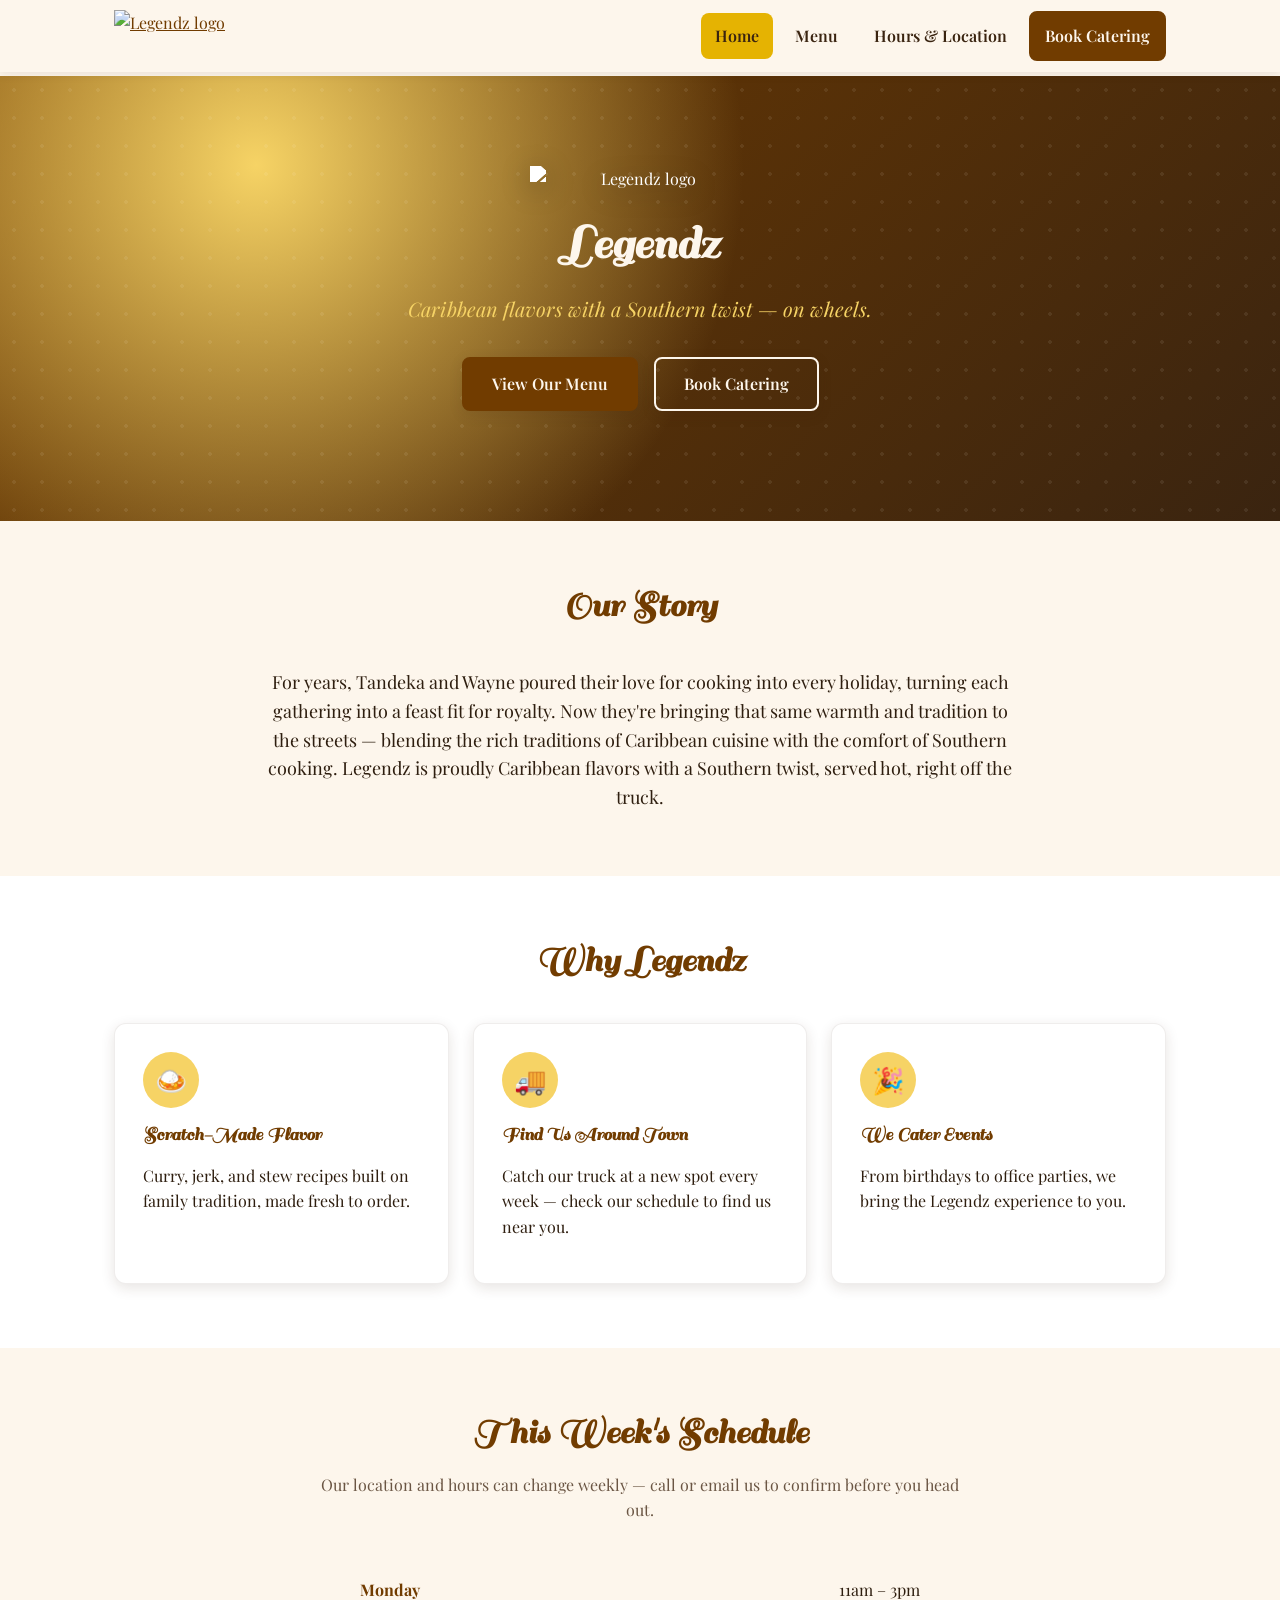
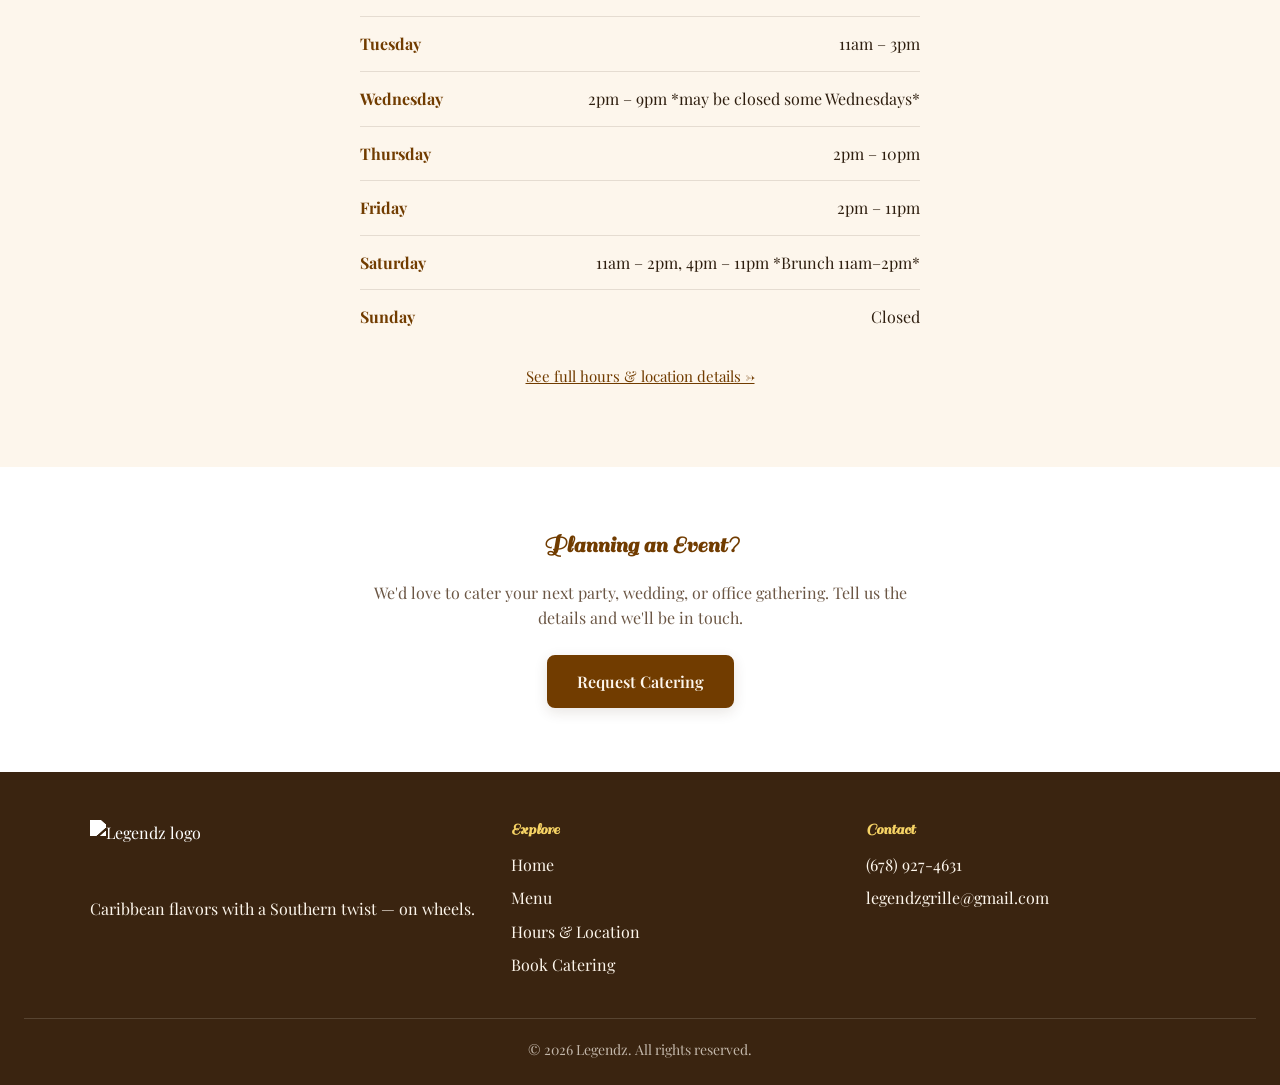
==== index.html @ ae1ec7f6 "Add files via upload" ====
<!DOCTYPE html>
<html lang="en">
<head>
  <meta charset="UTF-8" />
  <meta name="viewport" content="width=device-width, initial-scale=1.0" />
  <title>Legendz | Caribbean-Southern Food Truck</title>
  <meta name="description" content="Legendz Food Truck serves Caribbean flavors with a Southern twist. Book us for your next event or catch us at our weekly locations." />
  <link href="https://fonts.googleapis.com/css2?family=Playfair+Display:wght@400;600;700&family=Sail&display=swap" rel="stylesheet">
  <link rel="stylesheet" href="styles.css">
</head>
<body>

  <header class="navbar">
    <div class="nav-content">
      <a href="index.html" class="navbar-logo-link">
        <img src="assets/legendz-logo.png" alt="Legendz logo" class="navbar-logo" />
      </a>
      <nav class="nav-links" id="navLinks">
        <a href="index.html" class="active">Home</a>
        <a href="menu.html">Menu</a>
        <a href="contact.html">Hours &amp; Location</a>
        <a href="catering.html" class="cta">Book Catering</a>
      </nav>
      <button class="hamburger" id="hamburger" aria-label="Toggle navigation">&#9776;</button>
    </div>
  </header>

  <!-- Hero -->
  <section class="hero">
    <div class="hero-content">
      <img src="assets/legendz-logo.png" alt="Legendz logo" class="hero-logo" style="filter: brightness(0) invert(1) drop-shadow(0 6px 14px rgba(0,0,0,0.35));" />
      <h1>Legendz</h1>
      <p class="tagline">Caribbean flavors with a Southern twist — on wheels.</p>
      <div class="hero-buttons">
        <a href="menu.html" class="btn">View Our Menu</a>
        <a href="catering.html" class="btn btn-outline">Book Catering</a>
      </div>
    </div>
  </section>

  <!-- About -->
  <section id="about">
    <div class="container">
      <div class="section-header">
        <h2>Our Story</h2>
      </div>
      <p style="max-width: 760px; margin: 0 auto; text-align: center; font-size: 18px;">
        For years, Tandeka and Wayne poured their love for cooking into every holiday, turning each gathering
        into a feast fit for royalty. Now they're bringing that same warmth and tradition to the streets —
        blending the rich traditions of Caribbean cuisine with the comfort of Southern cooking. Legendz is
        proudly Caribbean flavors with a Southern twist, served hot, right off the truck.
      </p>
    </div>
  </section>

  <!-- Highlights -->
  <section class="alt">
    <div class="container">
      <div class="section-header">
        <h2>Why Legendz</h2>
      </div>
      <div class="grid grid-3">
        <div class="card">
          <div class="icon-badge">🍛</div>
          <h3>Scratch-Made Flavor</h3>
          <p>Curry, jerk, and stew recipes built on family tradition, made fresh to order.</p>
        </div>
        <div class="card">
          <div class="icon-badge">🚚</div>
          <h3>Find Us Around Town</h3>
          <p>Catch our truck at a new spot every week — check our schedule to find us near you.</p>
        </div>
        <div class="card">
          <div class="icon-badge">🎉</div>
          <h3>We Cater Events</h3>
          <p>From birthdays to office parties, we bring the Legendz experience to you.</p>
        </div>
      </div>
    </div>
  </section>

  <!-- Schedule Snippet -->
  <section id="schedule">
    <div class="container">
      <div class="section-header">
        <h2>This Week's Schedule</h2>
        <p>Our location and hours can change weekly — call or email us to confirm before you head out.</p>
      </div>
      <ul class="schedule-list">
        <li><span class="schedule-day">Monday</span><span>11am – 3pm</span></li>
        <li><span class="schedule-day">Tuesday</span><span>11am – 3pm</span></li>
        <li><span class="schedule-day">Wednesday</span><span>2pm – 9pm *may be closed some Wednesdays*</span></li>
        <li><span class="schedule-day">Thursday</span><span>2pm – 10pm</span></li>
        <li><span class="schedule-day">Friday</span><span>2pm – 11pm</span></li>
        <li><span class="schedule-day">Saturday</span><span>11am – 2pm, 4pm – 11pm *Brunch 11am–2pm*</span></li>
        <li><span class="schedule-day">Sunday</span><span>Closed</span></li>
      </ul>
      <p class="schedule-note">
        <a href="contact.html">See full hours &amp; location details &rarr;</a>
      </p>
    </div>
  </section>

  <!-- CTA -->
  <section class="alt" style="text-align:center;">
    <div class="container">
      <h2>Planning an Event?</h2>
      <p style="max-width: 560px; margin: 0 auto 24px; color: var(--muted-text);">
        We'd love to cater your next party, wedding, or office gathering. Tell us the details and we'll be in touch.
      </p>
      <a href="catering.html" class="btn">Request Catering</a>
    </div>
  </section>

  <footer id="site-footer"></footer>

  <script src="script.js" defer></script>
</body>
</html>
---- styles.css ----
:root {
  --bg-color: #fdf6ec;
  --surface-color: #ffffff;
  --text-color: #2e1e0f;
  --muted-text: #6b5644;

  --brown-dark: #3a2410;
  --brown: #713c00;
  --brown-light: #8b5e3c;
  --gold: #e5b302;
  --gold-light: #f6d365;
  --cream: #fdf6ec;

  --error-color: #e63946;
  --success-color: #2f7a4d;

  --shadow: 0 4px 14px rgba(58, 36, 16, 0.12);
  --radius: 12px;
}

* {
  box-sizing: border-box;
}

html {
  scroll-behavior: smooth;
}

body {
  margin: 0;
  font-family: 'Playfair Display', serif;
  background-color: var(--bg-color);
  color: var(--text-color);
  padding-top: 76px;
  line-height: 1.6;
}

h1, h2, h3, h4 {
  font-family: 'Sail', cursive;
  color: var(--brown);
  line-height: 1.2;
  margin-top: 0;
}

a {
  color: var(--brown);
}

img {
  max-width: 100%;
  display: block;
}

.container {
  width: 100%;
  max-width: 1100px;
  margin: 0 auto;
  padding: 0 24px;
}

/* ============ Navbar ============ */
.navbar {
  position: fixed;
  top: 0;
  left: 0;
  width: 100%;
  background-color: rgba(253, 246, 236, 0.95);
  backdrop-filter: blur(8px);
  box-shadow: 0 2px 10px rgba(58, 36, 16, 0.1);
  z-index: 1000;
}

.nav-content {
  max-width: 1100px;
  margin: 0 auto;
  padding: 10px 24px;
  display: flex;
  align-items: center;
  justify-content: space-between;
}

.navbar-logo-link {
  display: flex;
  align-items: center;
  gap: 10px;
}

.navbar-logo {
  height: 52px;
  width: auto;
  object-fit: contain;
}

.nav-links {
  display: flex;
  align-items: center;
  gap: 8px;
}

.nav-links a {
  color: var(--brown-dark);
  text-decoration: none;
  font-weight: 600;
  font-family: 'Playfair Display', serif;
  padding: 10px 14px;
  border-radius: 8px;
  transition: background-color 0.2s ease, color 0.2s ease;
}

.nav-links a:hover,
.nav-links a.active {
  background-color: var(--gold);
  color: var(--brown-dark);
}

.nav-links a.cta {
  background-color: var(--brown);
  color: var(--cream);
  border: 2px solid var(--brown);
}

.nav-links a.cta:hover {
  background-color: var(--brown-dark);
  border-color: var(--brown-dark);
}

.hamburger {
  display: none;
  font-size: 28px;
  color: var(--brown-dark);
  cursor: pointer;
  background: none;
  border: none;
}

@media (max-width: 820px) {
  .nav-links {
    display: none;
    position: absolute;
    top: 72px;
    right: 16px;
    left: 16px;
    background-color: var(--surface-color);
    flex-direction: column;
    align-items: stretch;
    padding: 12px;
    border-radius: var(--radius);
    box-shadow: var(--shadow);
  }

  .nav-links.show {
    display: flex;
  }

  .nav-links a {
    text-align: center;
    margin: 4px 0;
  }

  .hamburger {
    display: block;
  }
}

/* ============ Buttons ============ */
.btn {
  display: inline-block;
  background-color: var(--brown);
  color: var(--cream);
  border: 2px solid var(--brown);
  padding: 12px 28px;
  border-radius: 8px;
  font-family: 'Playfair Display', serif;
  font-weight: 600;
  font-size: 16px;
  text-decoration: none;
  cursor: pointer;
  transition: all 0.2s ease;
  box-shadow: var(--shadow);
}

.btn:hover {
  background-color: var(--brown-dark);
  border-color: var(--brown-dark);
}

.btn-outline {
  background-color: transparent;
  color: var(--brown);
}

.btn-outline:hover {
  background-color: var(--brown);
  color: var(--cream);
}

/* ============ Hero ============ */
.hero {
  background: radial-gradient(circle at 20% 20%, var(--gold-light) 0%, transparent 45%),
              linear-gradient(135deg, var(--brown) 0%, var(--brown-dark) 100%);
  color: var(--cream);
  padding: 90px 24px 110px;
  text-align: center;
  position: relative;
  overflow: hidden;
}

.hero::after {
  content: "";
  position: absolute;
  inset: 0;
  background-image: radial-gradient(rgba(253, 246, 236, 0.08) 2px, transparent 2px);
  background-size: 28px 28px;
  pointer-events: none;
}

.hero-content {
  position: relative;
  z-index: 1;
  max-width: 720px;
  margin: 0 auto;
}

.hero-logo {
  width: 220px;
  height: auto;
  margin: 0 auto 24px;
  filter: drop-shadow(0 6px 14px rgba(0,0,0,0.35));
}

.hero h1 {
  color: var(--cream);
  font-size: 48px;
  margin-bottom: 12px;
}

.hero p.tagline {
  font-size: 20px;
  color: var(--gold-light);
  margin-bottom: 32px;
  font-style: italic;
}

.hero-buttons {
  display: flex;
  gap: 16px;
  justify-content: center;
  flex-wrap: wrap;
}

.hero .btn-outline {
  color: var(--cream);
  border-color: var(--cream);
}

.hero .btn-outline:hover {
  background-color: var(--cream);
  color: var(--brown-dark);
}

/* ============ Sections ============ */
section {
  padding: 64px 24px;
}

section.alt {
  background-color: var(--surface-color);
}

.section-header {
  text-align: center;
  max-width: 640px;
  margin: 0 auto 40px;
}

.section-header h2 {
  font-size: 36px;
  margin-bottom: 8px;
}

.section-header p {
  color: var(--muted-text);
}

/* ============ Cards / Grid ============ */
.grid {
  display: grid;
  gap: 24px;
}

.grid-3 {
  grid-template-columns: repeat(3, 1fr);
}

@media (max-width: 820px) {
  .grid-3 {
    grid-template-columns: 1fr;
  }
}

.card {
  background-color: var(--surface-color);
  border: 1px solid rgba(58, 36, 16, 0.08);
  border-radius: var(--radius);
  padding: 28px;
  box-shadow: var(--shadow);
}

.card h3 {
  margin-bottom: 10px;
}

.icon-badge {
  width: 56px;
  height: 56px;
  border-radius: 50%;
  background-color: var(--gold-light);
  display: flex;
  align-items: center;
  justify-content: center;
  font-size: 26px;
  margin-bottom: 16px;
}

/* ============ Schedule List ============ */
.schedule-list {
  list-style: none;
  padding: 0;
  margin: 0;
  max-width: 560px;
  margin: 0 auto;
}

.schedule-list li {
  display: flex;
  justify-content: space-between;
  gap: 16px;
  padding: 14px 0;
  border-bottom: 1px solid rgba(58, 36, 16, 0.12);
}

.schedule-list li:last-child {
  border-bottom: none;
}

.schedule-day {
  font-weight: 700;
  color: var(--brown);
}

.schedule-note {
  text-align: center;
  color: var(--muted-text);
  margin-top: 20px;
  font-size: 15px;
}

/* ============ Menu ============ */
.menu-table {
  width: 100%;
  border-collapse: collapse;
  background-color: var(--surface-color);
  box-shadow: var(--shadow);
  border-radius: var(--radius);
  overflow: hidden;
  margin-bottom: 20px;
}

.menu-table th,
.menu-table td {
  padding: 14px 16px;
  text-align: left;
  border-bottom: 1px solid rgba(58, 36, 16, 0.08);
}

.menu-table th {
  background-color: var(--brown);
  color: var(--cream);
  font-family: 'Playfair Display', serif;
}

.menu-table td.price {
  text-align: center;
  white-space: nowrap;
}

.menu-table tr:last-child td {
  border-bottom: none;
}

.menu-note {
  background-color: var(--gold-light);
  border-radius: var(--radius);
  padding: 16px 20px;
  margin: 20px 0;
  color: var(--brown-dark);
  font-size: 15px;
}

.menu-flat-list {
  list-style: none;
  padding: 0;
  margin: 0 0 16px;
}

.menu-flat-list li {
  display: flex;
  justify-content: space-between;
  padding: 10px 0;
  border-bottom: 1px dashed rgba(58, 36, 16, 0.15);
}

/* ============ Forms ============ */
form {
  display: flex;
  flex-direction: column;
  gap: 18px;
  max-width: 640px;
  margin: 0 auto;
}

.form-row {
  display: grid;
  grid-template-columns: 1fr 1fr;
  gap: 18px;
}

@media (max-width: 600px) {
  .form-row {
    grid-template-columns: 1fr;
  }
}

.field {
  display: flex;
  flex-direction: column;
  gap: 6px;
}

.field label {
  font-weight: 700;
  font-size: 15px;
}

.field .optional {
  font-weight: 400;
  color: var(--muted-text);
  font-style: italic;
}

.field input,
.field select,
.field textarea {
  padding: 12px 14px;
  font-size: 16px;
  font-family: inherit;
  border: 2px solid rgba(58, 36, 16, 0.2);
  border-radius: 8px;
  background-color: var(--surface-color);
  color: var(--text-color);
}

.field input:focus,
.field select:focus,
.field textarea:focus {
  outline: none;
  border-color: var(--brown);
}

.field input.invalid,
.field select.invalid,
.field textarea.invalid {
  border-color: var(--error-color);
}

.field-error {
  color: var(--error-color);
  font-size: 13px;
  display: none;
}

.field-error.show {
  display: block;
}

.honeypot-field {
  position: absolute;
  left: -9999px;
  width: 1px;
  height: 1px;
  overflow: hidden;
}

#form-status {
  border-radius: 8px;
  padding: 14px 18px;
  font-weight: 600;
  display: none;
}

#form-status.show {
  display: block;
}

#form-status.success {
  background-color: #dcefe1;
  color: var(--success-color);
  border: 1px solid var(--success-color);
}

#form-status.error {
  background-color: #fbe2e4;
  color: var(--error-color);
  border: 1px solid var(--error-color);
}

/* ============ Contact / Info blocks ============ */
.contact-grid {
  display: grid;
  grid-template-columns: 1fr 1fr;
  gap: 32px;
  align-items: start;
}

@media (max-width: 820px) {
  .contact-grid {
    grid-template-columns: 1fr;
  }
}

.contact-item {
  display: flex;
  gap: 14px;
  align-items: flex-start;
  margin-bottom: 20px;
}

.contact-item .icon-badge {
  margin-bottom: 0;
  flex-shrink: 0;
}

/* ============ Footer ============ */
footer {
  background-color: var(--brown-dark);
  color: var(--cream);
  padding: 48px 24px 24px;
}

.footer-content {
  max-width: 1100px;
  margin: 0 auto;
  display: grid;
  grid-template-columns: 1.2fr 1fr 1fr;
  gap: 32px;
}

@media (max-width: 820px) {
  .footer-content {
    grid-template-columns: 1fr;
    text-align: center;
  }
}

.footer-logo {
  height: 60px;
  width: auto;
  margin-bottom: 12px;
  filter: brightness(0) invert(1);
}

.footer-content h4 {
  color: var(--gold-light);
  margin-bottom: 12px;
}

.footer-content a {
  color: var(--cream);
  text-decoration: none;
}

.footer-content a:hover {
  color: var(--gold-light);
}

.footer-content ul {
  list-style: none;
  padding: 0;
  margin: 0;
}

.footer-content ul li {
  margin-bottom: 8px;
}

.footer-bottom {
  text-align: center;
  margin-top: 32px;
  padding-top: 20px;
  border-top: 1px solid rgba(253, 246, 236, 0.15);
  font-size: 14px;
  color: rgba(253, 246, 236, 0.7);
}

/* ============ Page header (non-home pages) ============ */
.page-header {
  background: linear-gradient(135deg, var(--brown) 0%, var(--brown-dark) 100%);
  color: var(--cream);
  text-align: center;
  padding: 64px 24px 48px;
}

.page-header h1 {
  color: var(--cream);
  font-size: 42px;
  margin-bottom: 8px;
}

.page-header p {
  color: var(--gold-light);
  font-size: 18px;
}
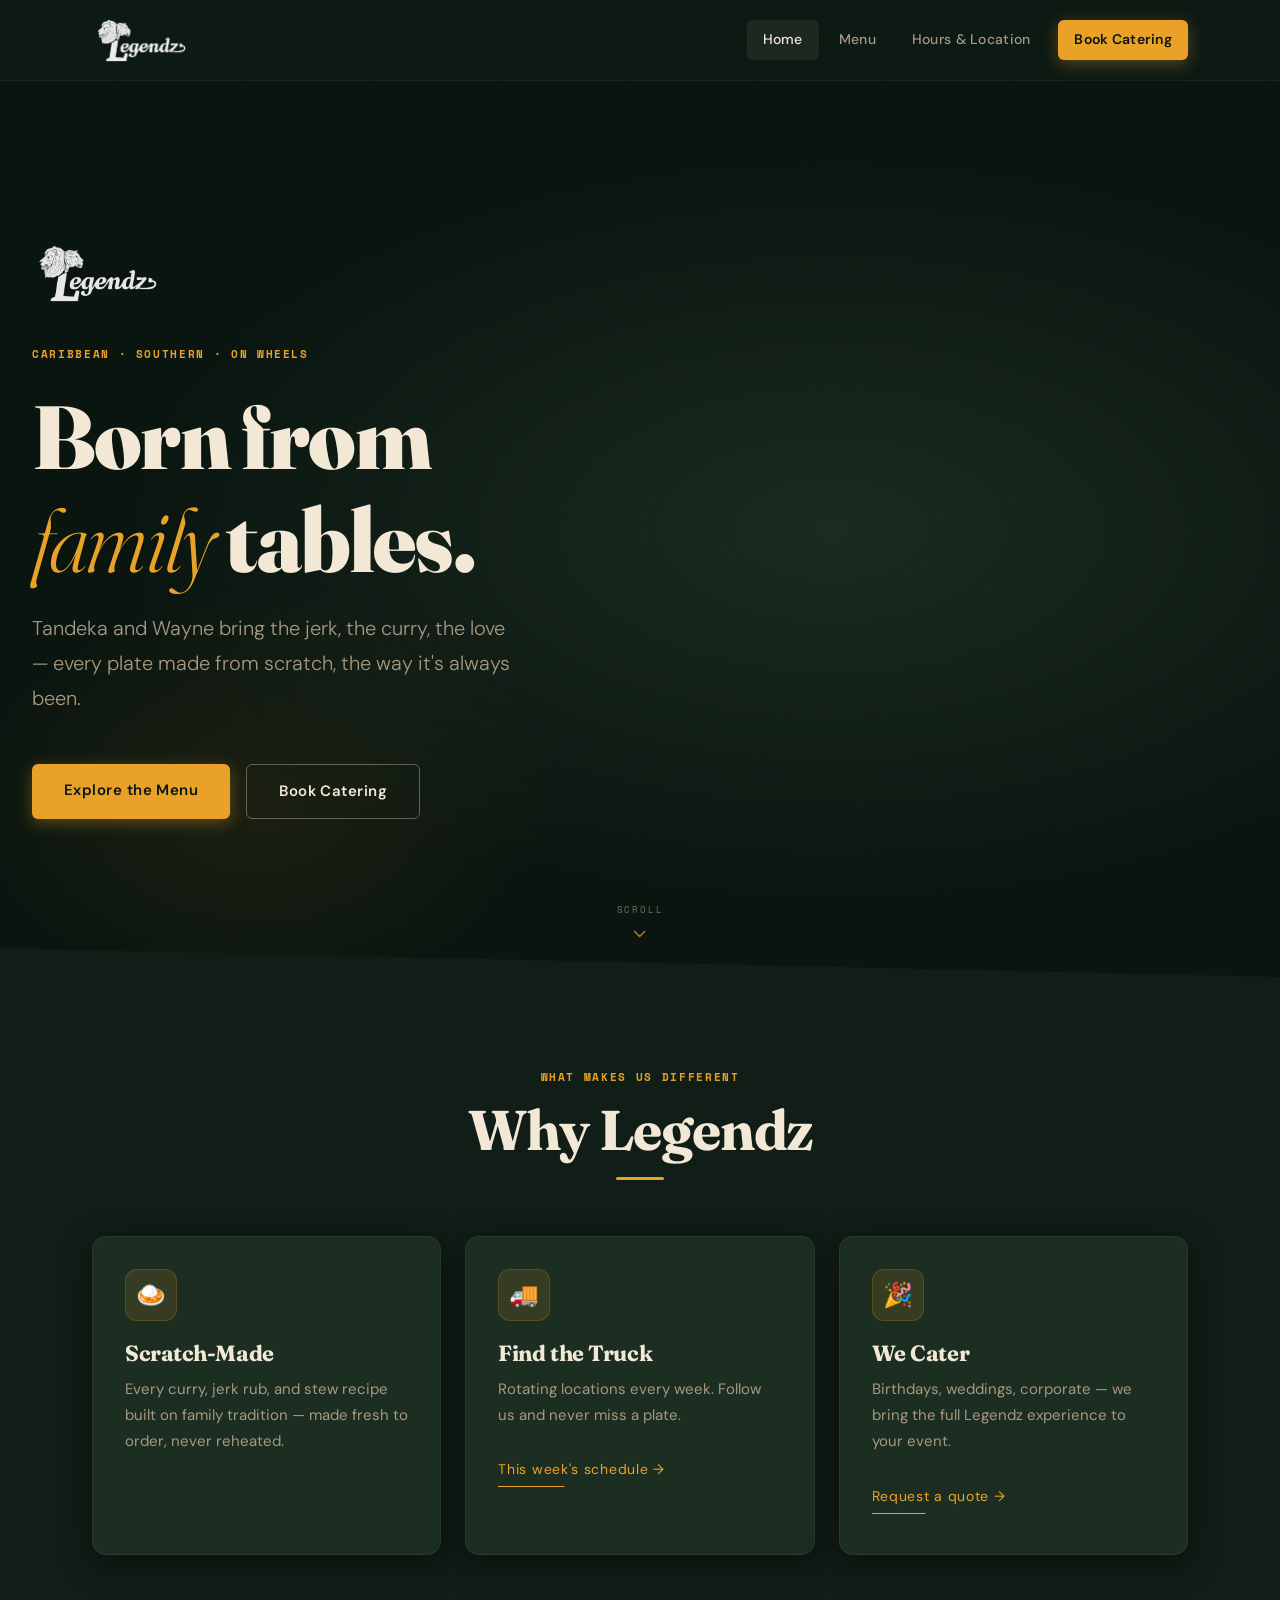
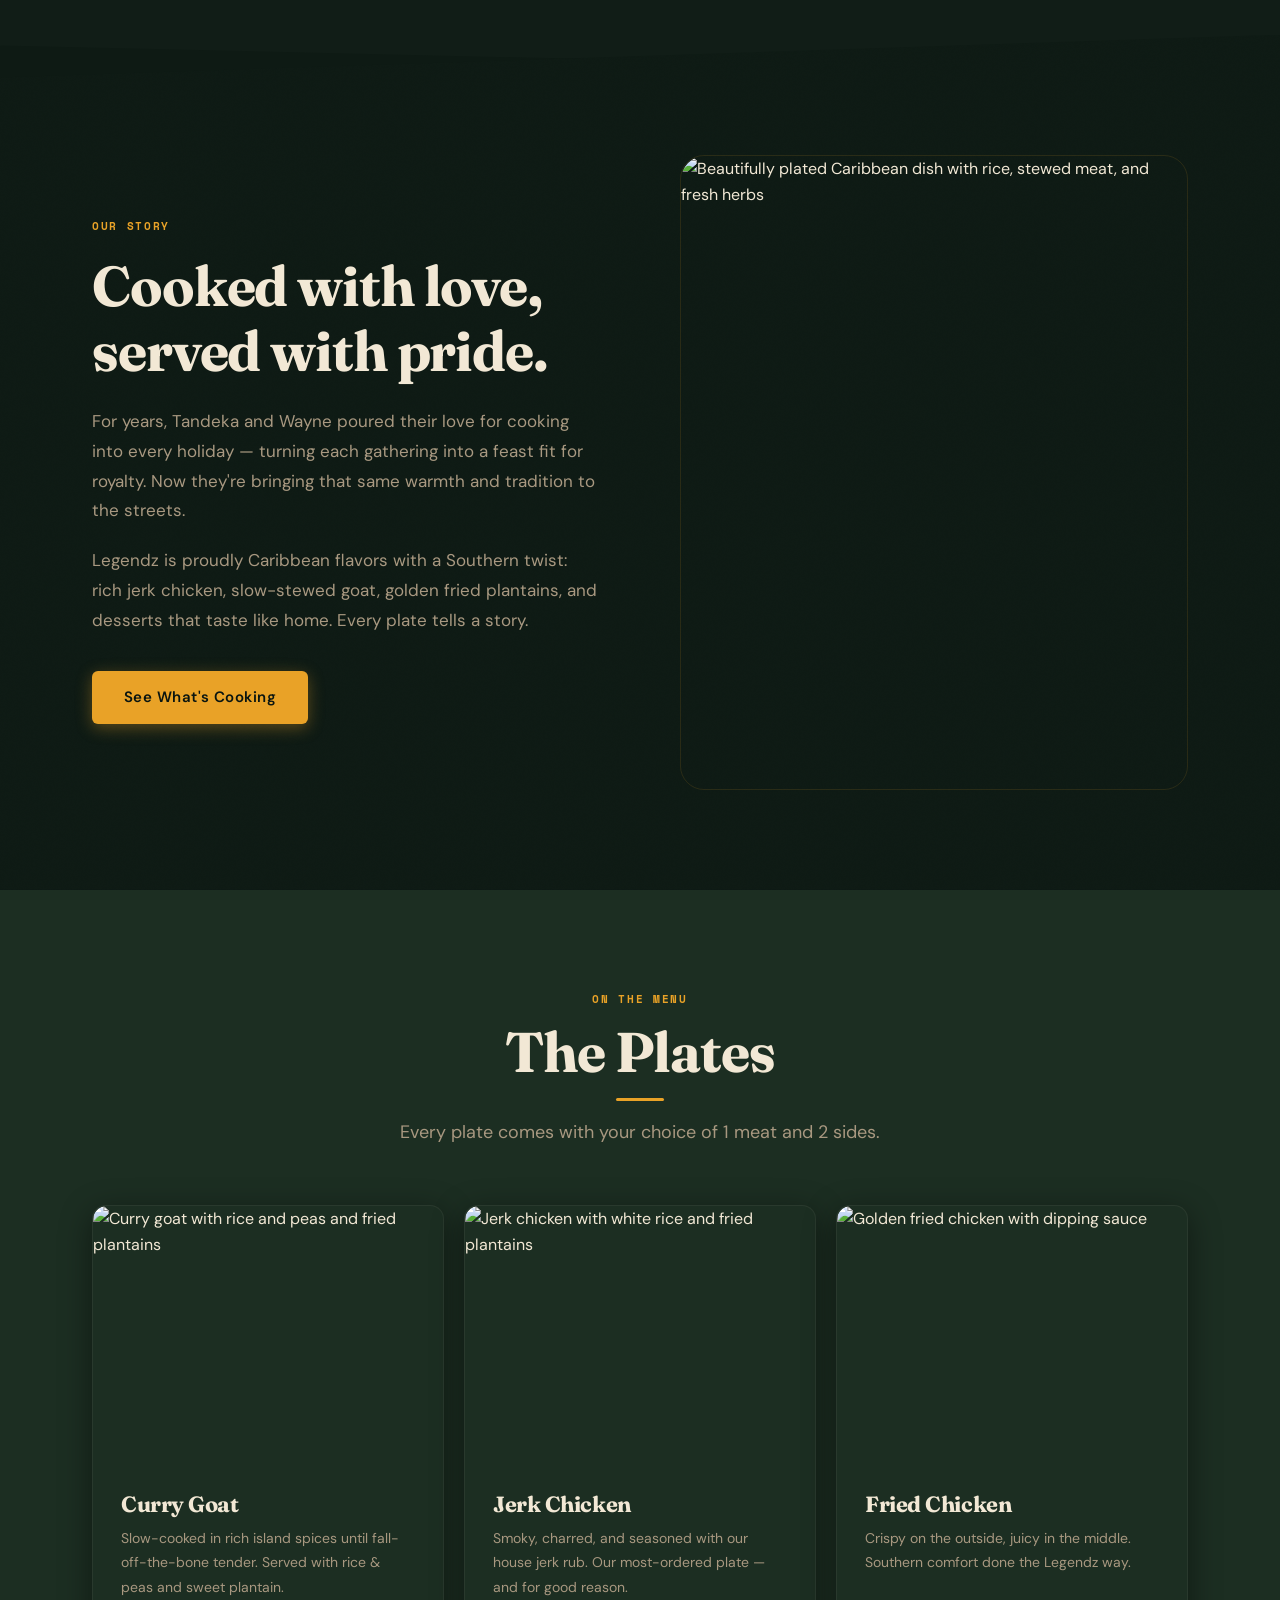
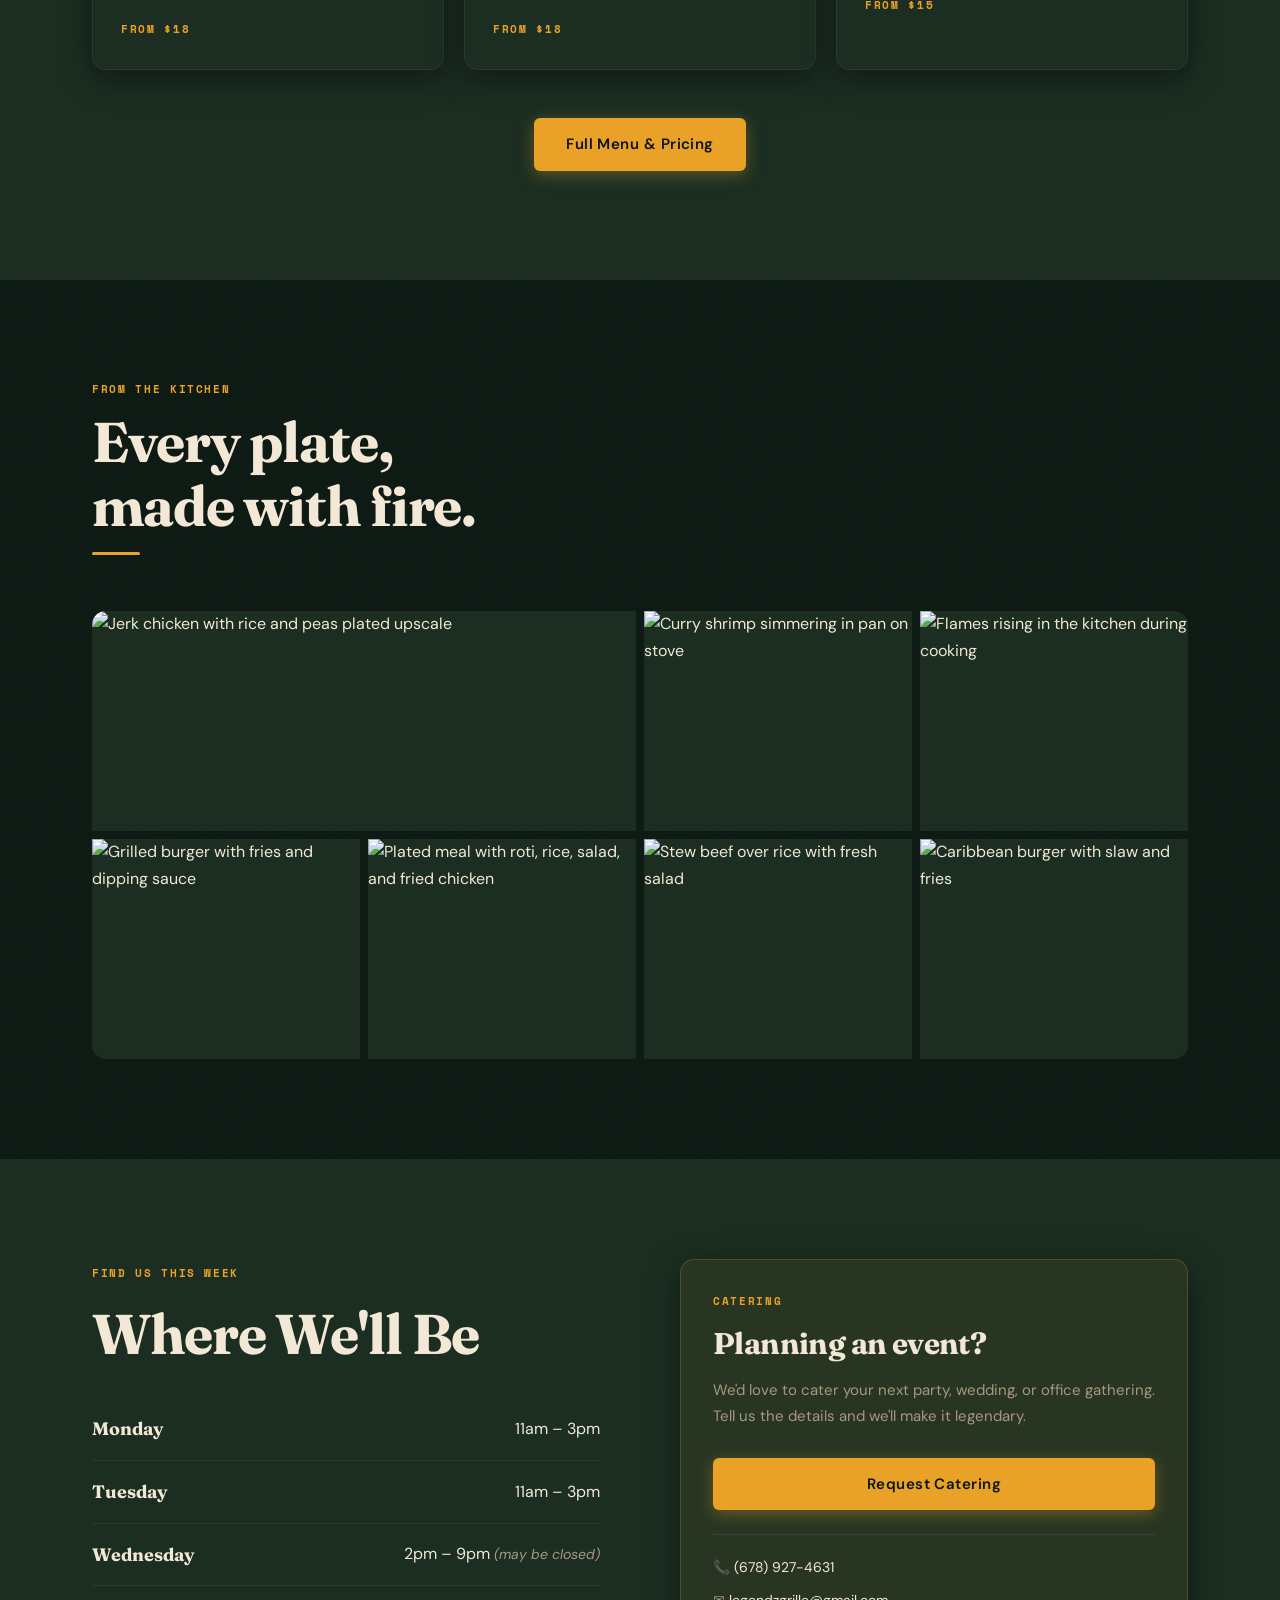
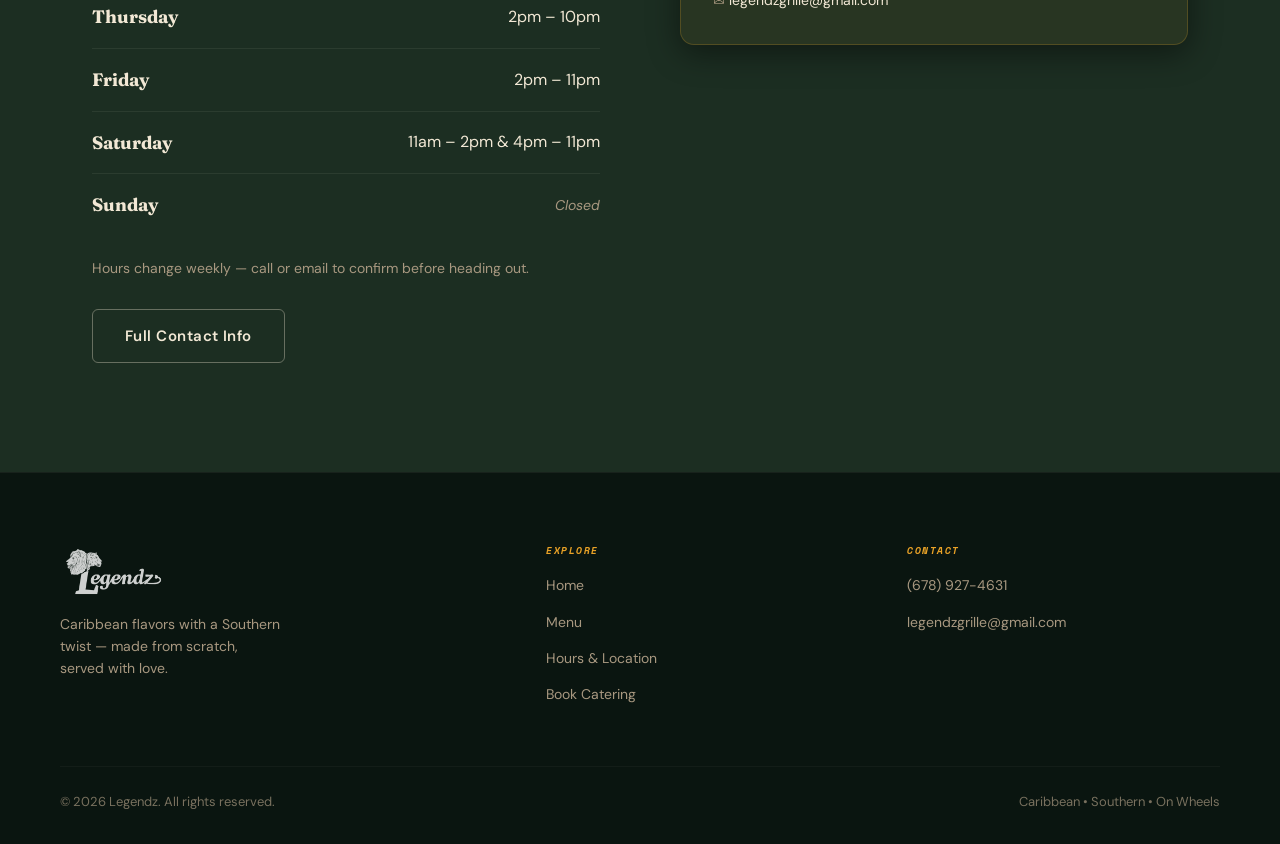
==== commit 07329d80: "Add files via upload" ====
--- a/index.html
+++ b/index.html
@@ -3,17 +3,99 @@
 <head>
   <meta charset="UTF-8" />
   <meta name="viewport" content="width=device-width, initial-scale=1.0" />
-  <title>Legendz | Caribbean-Southern Food Truck</title>
-  <meta name="description" content="Legendz Food Truck serves Caribbean flavors with a Southern twist. Book us for your next event or catch us at our weekly locations." />
-  <link href="https://fonts.googleapis.com/css2?family=Playfair+Display:wght@400;600;700&family=Sail&display=swap" rel="stylesheet">
+  <title>Legendz | Caribbean-Southern Food Truck & Catering</title>
+  <meta name="description" content="Legendz serves Caribbean flavors with a Southern twist — jerk chicken, curry goat, fried plantains and more. Book us for catering or catch the truck this week." />
   <link rel="stylesheet" href="styles.css">
+  <style>
+    /* Story photo */
+    .story-img {
+      width: 100%;
+      height: 100%;
+      object-fit: cover;
+      border-radius: var(--radius-lg);
+    }
+    /* Dish card photo */
+    .dish-photo {
+      width: 100%;
+      aspect-ratio: 4/3;
+      object-fit: cover;
+      border-radius: var(--radius) var(--radius) 0 0;
+      display: block;
+    }
+    .dish-card {
+      overflow: hidden;
+      padding: 0;
+    }
+    .dish-card-body {
+      padding: 24px 28px 28px;
+    }
+    /* Gallery mosaic */
+    .gallery-mosaic {
+      display: grid;
+      grid-template-columns: repeat(4, 1fr);
+      grid-template-rows: 220px 220px;
+      gap: 8px;
+      border-radius: var(--radius);
+      overflow: hidden;
+    }
+    .gallery-mosaic .gm-item {
+      overflow: hidden;
+      position: relative;
+      background: var(--bg-surface);
+    }
+    .gallery-mosaic .gm-item.wide { grid-column: span 2; }
+    .gallery-mosaic .gm-item.tall { grid-row: span 2; }
+    .gallery-mosaic .gm-item img {
+      width: 100%;
+      height: 100%;
+      object-fit: cover;
+      transition: transform 0.55s var(--ease);
+    }
+    .gallery-mosaic .gm-item:hover img { transform: scale(1.06); }
+    @media (max-width: 900px) {
+      .gallery-mosaic {
+        grid-template-columns: repeat(2, 1fr);
+        grid-template-rows: auto;
+      }
+      .gallery-mosaic .gm-item.wide { grid-column: span 1; }
+      .gallery-mosaic .gm-item.tall { grid-row: span 1; }
+      .gallery-mosaic .gm-item { aspect-ratio: 4/3; }
+    }
+    @media (max-width: 600px) {
+      .gallery-mosaic { grid-template-columns: 1fr 1fr; }
+    }
+    /* Story section grid */
+    .story-grid {
+      display: grid;
+      grid-template-columns: 1fr 1fr;
+      gap: 80px;
+      align-items: center;
+    }
+    .story-photo-wrap {
+      aspect-ratio: 4/5;
+      border-radius: var(--radius-lg);
+      overflow: hidden;
+      border: 1px solid rgba(233,162,39,0.12);
+    }
+    /* Dish cards grid */
+    .dishes-grid {
+      display: grid;
+      grid-template-columns: repeat(3, 1fr);
+      gap: 20px;
+      margin-bottom: 48px;
+    }
+    @media (max-width: 900px) {
+      .story-grid { grid-template-columns: 1fr; gap: 40px; }
+      .dishes-grid { grid-template-columns: 1fr; }
+    }
+  </style>
 </head>
 <body>
 
-  <header class="navbar">
+  <header class="navbar" id="navbar">
     <div class="nav-content">
       <a href="index.html" class="navbar-logo-link">
-        <img src="assets/legendz-logo.png" alt="Legendz logo" class="navbar-logo" />
+        <img src="assets/legendz-logo.png" alt="Legendz" class="navbar-logo" />
       </a>
       <nav class="nav-links" id="navLinks">
         <a href="index.html" class="active">Home</a>
@@ -25,90 +107,198 @@
     </div>
   </header>
 
-  <!-- Hero -->
+  <!-- ======== HERO ======== -->
   <section class="hero">
+    <div class="hero-bg-parallax" style="background-image:url('assets/photos/img-0355-lg.jpg');background-size:cover;background-position:center 30%;"></div>
     <div class="hero-content">
-      <img src="assets/legendz-logo.png" alt="Legendz logo" class="hero-logo" style="filter: brightness(0) invert(1) drop-shadow(0 6px 14px rgba(0,0,0,0.35));" />
-      <h1>Legendz</h1>
-      <p class="tagline">Caribbean flavors with a Southern twist — on wheels.</p>
+      <img src="assets/legendz-logo.png" alt="Legendz" class="hero-logo" />
+      <p class="label" style="margin-bottom: 20px;">Caribbean · Southern · On Wheels</p>
+      <h1>Born from<br><em>family</em> tables.</h1>
+      <p class="tagline">
+        Tandeka and Wayne bring the jerk, the curry, the love —
+        every plate made from scratch, the way it's always been.
+      </p>
       <div class="hero-buttons">
-        <a href="menu.html" class="btn">View Our Menu</a>
+        <a href="menu.html" class="btn btn-primary">Explore the Menu</a>
         <a href="catering.html" class="btn btn-outline">Book Catering</a>
       </div>
     </div>
-  </section>
-
-  <!-- About -->
-  <section id="about">
-    <div class="container">
-      <div class="section-header">
-        <h2>Our Story</h2>
-      </div>
-      <p style="max-width: 760px; margin: 0 auto; text-align: center; font-size: 18px;">
-        For years, Tandeka and Wayne poured their love for cooking into every holiday, turning each gathering
-        into a feast fit for royalty. Now they're bringing that same warmth and tradition to the streets —
-        blending the rich traditions of Caribbean cuisine with the comfort of Southern cooking. Legendz is
-        proudly Caribbean flavors with a Southern twist, served hot, right off the truck.
-      </p>
-    </div>
-  </section>
-
-  <!-- Highlights -->
-  <section class="alt">
-    <div class="container">
-      <div class="section-header">
+    <div class="scroll-cue" role="button" tabindex="0" aria-label="Scroll down">
+      <span>Scroll</span>
+      <svg viewBox="0 0 24 24" fill="none" stroke="currentColor" stroke-width="2" stroke-linecap="round" stroke-linejoin="round" aria-hidden="true"><polyline points="6 9 12 15 18 9"></polyline></svg>
+    </div>
+  </section>
+
+  <!-- ======== WHY LEGENDZ ======== -->
+  <section class="alt section-cut" style="background: var(--bg-alt);">
+    <div class="container">
+      <div class="section-header centered reveal">
+        <span class="label">What makes us different</span>
         <h2>Why Legendz</h2>
       </div>
-      <div class="grid grid-3">
-        <div class="card">
+      <div class="grid grid-3 stagger-children">
+        <div class="card reveal reveal-delay-1">
           <div class="icon-badge">🍛</div>
-          <h3>Scratch-Made Flavor</h3>
-          <p>Curry, jerk, and stew recipes built on family tradition, made fresh to order.</p>
-        </div>
-        <div class="card">
+          <h3>Scratch-Made</h3>
+          <p>Every curry, jerk rub, and stew recipe built on family tradition — made fresh to order, never reheated.</p>
+        </div>
+        <div class="card reveal reveal-delay-2">
           <div class="icon-badge">🚚</div>
-          <h3>Find Us Around Town</h3>
-          <p>Catch our truck at a new spot every week — check our schedule to find us near you.</p>
-        </div>
-        <div class="card">
+          <h3>Find the Truck</h3>
+          <p>Rotating locations every week. Follow us and never miss a plate.</p>
+          <a href="contact.html" class="btn-ghost" style="display:inline-block;margin-top:16px;font-size:14px;">This week's schedule →</a>
+        </div>
+        <div class="card reveal reveal-delay-3">
           <div class="icon-badge">🎉</div>
-          <h3>We Cater Events</h3>
-          <p>From birthdays to office parties, we bring the Legendz experience to you.</p>
-        </div>
-      </div>
-    </div>
-  </section>
-
-  <!-- Schedule Snippet -->
-  <section id="schedule">
-    <div class="container">
-      <div class="section-header">
-        <h2>This Week's Schedule</h2>
-        <p>Our location and hours can change weekly — call or email us to confirm before you head out.</p>
-      </div>
-      <ul class="schedule-list">
-        <li><span class="schedule-day">Monday</span><span>11am – 3pm</span></li>
-        <li><span class="schedule-day">Tuesday</span><span>11am – 3pm</span></li>
-        <li><span class="schedule-day">Wednesday</span><span>2pm – 9pm *may be closed some Wednesdays*</span></li>
-        <li><span class="schedule-day">Thursday</span><span>2pm – 10pm</span></li>
-        <li><span class="schedule-day">Friday</span><span>2pm – 11pm</span></li>
-        <li><span class="schedule-day">Saturday</span><span>11am – 2pm, 4pm – 11pm *Brunch 11am–2pm*</span></li>
-        <li><span class="schedule-day">Sunday</span><span>Closed</span></li>
-      </ul>
-      <p class="schedule-note">
-        <a href="contact.html">See full hours &amp; location details &rarr;</a>
-      </p>
-    </div>
-  </section>
-
-  <!-- CTA -->
-  <section class="alt" style="text-align:center;">
-    <div class="container">
-      <h2>Planning an Event?</h2>
-      <p style="max-width: 560px; margin: 0 auto 24px; color: var(--muted-text);">
-        We'd love to cater your next party, wedding, or office gathering. Tell us the details and we'll be in touch.
-      </p>
-      <a href="catering.html" class="btn">Request Catering</a>
+          <h3>We Cater</h3>
+          <p>Birthdays, weddings, corporate — we bring the full Legendz experience to your event.</p>
+          <a href="catering.html" class="btn-ghost" style="display:inline-block;margin-top:16px;font-size:14px;">Request a quote →</a>
+        </div>
+      </div>
+    </div>
+  </section>
+
+  <!-- ======== OUR STORY ======== -->
+  <section class="section-cut-top" style="background: var(--bg-ink);">
+    <div class="container">
+      <div class="story-grid">
+        <div class="reveal">
+          <span class="label">Our story</span>
+          <h2 style="margin:16px 0 24px;">Cooked with love,<br>served with pride.</h2>
+          <p style="margin-bottom:20px;">
+            For years, Tandeka and Wayne poured their love for cooking into every
+            holiday — turning each gathering into a feast fit for royalty. Now
+            they're bringing that same warmth and tradition to the streets.
+          </p>
+          <p>
+            Legendz is proudly Caribbean flavors with a Southern twist: rich jerk
+            chicken, slow-stewed goat, golden fried plantains, and desserts that
+            taste like home. Every plate tells a story.
+          </p>
+          <a href="menu.html" class="btn btn-primary" style="margin-top:36px;display:inline-block;">See What's Cooking</a>
+        </div>
+        <div class="story-photo-wrap reveal reveal-delay-2">
+          <img src="assets/photos/img-0051-lg.jpg" alt="Beautifully plated Caribbean dish with rice, stewed meat, and fresh herbs" class="story-img" />
+        </div>
+      </div>
+    </div>
+  </section>
+
+  <!-- ======== SIGNATURE DISHES ======== -->
+  <section style="background: var(--bg-surface);">
+    <div class="container">
+      <div class="section-header centered reveal">
+        <span class="label">On the menu</span>
+        <h2>The Plates</h2>
+        <p>Every plate comes with your choice of 1 meat and 2 sides.</p>
+      </div>
+
+      <div class="dishes-grid stagger-children">
+        <div class="card dish-card reveal reveal-delay-1">
+          <img src="assets/photos/img-0350-sm.jpg" alt="Curry goat with rice and peas and fried plantains" class="dish-photo" />
+          <div class="dish-card-body">
+            <h3 style="font-size:22px;margin-bottom:8px;">Curry Goat</h3>
+            <p style="font-size:14px;margin-bottom:16px;">Slow-cooked in rich island spices until fall-off-the-bone tender. Served with rice & peas and sweet plantain.</p>
+            <span class="label">From $18</span>
+          </div>
+        </div>
+        <div class="card dish-card reveal reveal-delay-2">
+          <img src="assets/photos/img-0301-sm.jpg" alt="Jerk chicken with white rice and fried plantains" class="dish-photo" />
+          <div class="dish-card-body">
+            <h3 style="font-size:22px;margin-bottom:8px;">Jerk Chicken</h3>
+            <p style="font-size:14px;margin-bottom:16px;">Smoky, charred, and seasoned with our house jerk rub. Our most-ordered plate — and for good reason.</p>
+            <span class="label">From $18</span>
+          </div>
+        </div>
+        <div class="card dish-card reveal reveal-delay-3">
+          <img src="assets/photos/img-0340-sm.jpg" alt="Golden fried chicken with dipping sauce" class="dish-photo" />
+          <div class="dish-card-body">
+            <h3 style="font-size:22px;margin-bottom:8px;">Fried Chicken</h3>
+            <p style="font-size:14px;margin-bottom:16px;">Crispy on the outside, juicy in the middle. Southern comfort done the Legendz way.</p>
+            <span class="label">From $15</span>
+          </div>
+        </div>
+      </div>
+
+      <div style="text-align:center;" class="reveal">
+        <a href="menu.html" class="btn btn-primary">Full Menu &amp; Pricing</a>
+      </div>
+    </div>
+  </section>
+
+  <!-- ======== PHOTO GALLERY ======== -->
+  <section style="background: var(--bg-ink);">
+    <div class="container">
+      <div class="section-header reveal">
+        <span class="label">From the kitchen</span>
+        <h2>Every plate,<br>made with fire.</h2>
+      </div>
+      <div class="gallery-mosaic reveal">
+        <div class="gm-item wide">
+          <img src="assets/photos/img-0315-lg.jpg" alt="Jerk chicken with rice and peas plated upscale" loading="lazy" />
+        </div>
+        <div class="gm-item">
+          <img src="assets/photos/img-0335-sm.jpg" alt="Curry shrimp simmering in pan on stove" loading="lazy" />
+        </div>
+        <div class="gm-item">
+          <img src="assets/photos/img-0363-sm.jpg" alt="Flames rising in the kitchen during cooking" loading="lazy" />
+        </div>
+        <div class="gm-item">
+          <img src="assets/photos/img-0328-sm.jpg" alt="Grilled burger with fries and dipping sauce" loading="lazy" />
+        </div>
+        <div class="gm-item">
+          <img src="assets/photos/img-0203-sm.jpg" alt="Plated meal with roti, rice, salad, and fried chicken" loading="lazy" />
+        </div>
+        <div class="gm-item">
+          <img src="assets/photos/img-0065-sm.jpg" alt="Stew beef over rice with fresh salad" loading="lazy" />
+        </div>
+        <div class="gm-item">
+          <img src="assets/photos/img-0329-sm.jpg" alt="Caribbean burger with slaw and fries" loading="lazy" />
+        </div>
+      </div>
+    </div>
+  </section>
+
+  <!-- ======== SCHEDULE + CTA ======== -->
+  <section style="background: var(--bg-surface);">
+    <div class="container">
+      <div style="display:grid;grid-template-columns:1fr 1fr;gap:80px;align-items:start;" class="contact-grid">
+        <div class="reveal">
+          <span class="label">Find us this week</span>
+          <h2 style="margin:16px 0 32px;">Where We'll Be</h2>
+          <ul class="schedule-list">
+            <li><span class="schedule-day">Monday</span><span>11am – 3pm</span></li>
+            <li><span class="schedule-day">Tuesday</span><span>11am – 3pm</span></li>
+            <li><span class="schedule-day">Wednesday</span><span>2pm – 9pm <span class="schedule-closed">(may be closed)</span></span></li>
+            <li><span class="schedule-day">Thursday</span><span>2pm – 10pm</span></li>
+            <li><span class="schedule-day">Friday</span><span>2pm – 11pm</span></li>
+            <li><span class="schedule-day">Saturday</span><span>11am – 2pm &amp; 4pm – 11pm</span></li>
+            <li><span class="schedule-day">Sunday</span><span class="schedule-closed">Closed</span></li>
+          </ul>
+          <p style="margin-top:20px;font-size:14px;">Hours change weekly — call or email to confirm before heading out.</p>
+          <a href="contact.html" class="btn btn-outline" style="margin-top:28px;display:inline-block;">Full Contact Info</a>
+        </div>
+
+        <div class="reveal reveal-delay-2">
+          <div class="card" style="background:rgba(233,162,39,0.06);border-color:rgba(233,162,39,0.22);">
+            <span class="label" style="display:block;margin-bottom:16px;">Catering</span>
+            <h3 style="font-size:30px;margin-bottom:16px;">Planning an event?</h3>
+            <p style="margin-bottom:28px;">
+              We'd love to cater your next party, wedding, or office gathering.
+              Tell us the details and we'll make it legendary.
+            </p>
+            <a href="catering.html" class="btn btn-primary" style="display:block;text-align:center;">Request Catering</a>
+            <div style="margin-top:24px;padding-top:20px;border-top:1px solid rgba(242,232,213,0.08);">
+              <p style="font-size:14px;margin-bottom:8px;">
+                📞 <a href="tel:+16789274631" style="color:var(--cream);">(678) 927-4631</a>
+              </p>
+              <p style="font-size:14px;">
+                ✉️ <a href="mailto:legendzgrille@gmail.com" style="color:var(--cream);">legendzgrille@gmail.com</a>
+              </p>
+            </div>
+          </div>
+        </div>
+      </div>
     </div>
   </section>
 
--- a/styles.css
+++ b/styles.css
@@ -1,49 +1,69 @@
+/* ============================================================
+   LEGENDZ — Design System v2
+   Vibe: Tatiana's upscale dark editorial × Kokomo cultural warmth
+   ============================================================ */
+
+/* ============ Google Fonts ============
+   Fraunces  — display/headline (quirky optical serif, personality)
+   DM Sans   — body (clean, confident)
+   Space Mono — accent labels (cultural grit, used sparingly)
+   ============================================================ */
+@import url('https://fonts.googleapis.com/css2?family=Fraunces:ital,opsz,wght@0,9..144,300;0,9..144,400;0,9..144,700;0,9..144,900;1,9..144,300;1,9..144,400;1,9..144,700&family=DM+Sans:wght@300;400;500;600&family=Space+Mono:wght@400;700&display=swap');
+
+/* ============ Design Tokens ============ */
 :root {
-  --bg-color: #fdf6ec;
-  --surface-color: #ffffff;
-  --text-color: #2e1e0f;
-  --muted-text: #6b5644;
-
-  --brown-dark: #3a2410;
-  --brown: #713c00;
-  --brown-light: #8b5e3c;
-  --gold: #e5b302;
-  --gold-light: #f6d365;
-  --cream: #fdf6ec;
-
-  --error-color: #e63946;
-  --success-color: #2f7a4d;
-
-  --shadow: 0 4px 14px rgba(58, 36, 16, 0.12);
-  --radius: 12px;
-}
-
-* {
+  /* Backgrounds */
+  --bg-ink:      #0e1a14;   /* deep forest-black — the canvas */
+  --bg-surface:  #1c2e22;   /* dark green — card/surface layer */
+  --bg-deep:     #0a1510;   /* deepest — footer, headers */
+  --bg-alt:      #111d17;   /* section rhythm alternate */
+
+  /* Accent palette */
+  --gold:        #e9a227;   /* saffron gold — primary CTA */
+  --gold-light:  #f5c96a;   /* highlight, hover */
+  --gold-dim:    #7a5310;   /* subtle gold tint on dark bg */
+  --red:         #c0392b;   /* pepper red — secondary accent */
+  --cream:       #f2e8d5;   /* warm text on dark */
+  --cream-muted: #a89880;   /* secondary/muted text */
+  --green-pop:   #2ecc71;   /* fresh herb — occasional pop */
+
+  /* Typography */
+  --font-display: 'Fraunces', Georgia, serif;
+  --font-body:    'DM Sans', system-ui, sans-serif;
+  --font-label:   'Space Mono', 'Courier New', monospace;
+
+  /* Spacing & shape */
+  --radius-sm: 6px;
+  --radius:    14px;
+  --radius-lg: 24px;
+
+  /* Shadows */
+  --shadow-card: 0 8px 32px rgba(0,0,0,0.45);
+  --shadow-btn:  0 4px 16px rgba(233, 162, 39, 0.35);
+
+  /* Transitions */
+  --ease: cubic-bezier(0.4, 0, 0.2, 1);
+}
+
+/* ============ Reset & Base ============ */
+*, *::before, *::after {
   box-sizing: border-box;
+  margin: 0;
+  padding: 0;
 }
 
 html {
   scroll-behavior: smooth;
+  font-size: 16px;
 }
 
 body {
-  margin: 0;
-  font-family: 'Playfair Display', serif;
-  background-color: var(--bg-color);
-  color: var(--text-color);
-  padding-top: 76px;
-  line-height: 1.6;
-}
-
-h1, h2, h3, h4 {
-  font-family: 'Sail', cursive;
-  color: var(--brown);
-  line-height: 1.2;
-  margin-top: 0;
-}
-
-a {
-  color: var(--brown);
+  font-family: var(--font-body);
+  background-color: var(--bg-ink);
+  color: var(--cream);
+  line-height: 1.65;
+  padding-top: 80px;
+  -webkit-font-smoothing: antialiased;
 }
 
 img {
@@ -51,11 +71,103 @@
   display: block;
 }
 
+a {
+  color: var(--gold);
+  text-decoration: none;
+  transition: color 0.2s var(--ease);
+}
+
+a:hover {
+  color: var(--gold-light);
+}
+
+/* ============ Typography Scale ============ */
+h1, h2, h3, h4, h5 {
+  font-family: var(--font-display);
+  font-weight: 700;
+  line-height: 1.15;
+  color: var(--cream);
+  letter-spacing: -0.02em;
+}
+
+h1 { font-size: clamp(48px, 7vw, 96px); font-weight: 900; }
+h2 { font-size: clamp(32px, 4.5vw, 56px); }
+h3 { font-size: clamp(22px, 3vw, 32px); }
+h4 { font-size: 20px; font-weight: 400; font-style: italic; }
+
+p {
+  font-size: 17px;
+  color: var(--cream-muted);
+  line-height: 1.75;
+}
+
+.label {
+  font-family: var(--font-label);
+  font-size: 11px;
+  letter-spacing: 0.15em;
+  text-transform: uppercase;
+  color: var(--gold);
+  font-weight: 700;
+}
+
+/* ============ Layout ============ */
 .container {
   width: 100%;
-  max-width: 1100px;
+  max-width: 1160px;
   margin: 0 auto;
-  padding: 0 24px;
+  padding: 0 32px;
+}
+
+section {
+  padding: 100px 32px;
+  position: relative;
+}
+
+section.alt {
+  background-color: var(--bg-alt);
+}
+
+/* Signature diagonal cut — the one memorable structural element */
+.section-cut {
+  clip-path: polygon(0 0, 100% 4%, 100% 100%, 0 96%);
+  padding: 120px 32px;
+  margin: -32px 0;
+  position: relative;
+  z-index: 1;
+}
+
+.section-cut-top {
+  clip-path: polygon(0 5%, 100% 0, 100% 100%, 0 100%);
+  padding: 120px 32px 100px;
+  margin-top: -40px;
+  position: relative;
+  z-index: 1;
+}
+
+.section-header {
+  margin-bottom: 56px;
+}
+
+.section-header .label {
+  display: block;
+  margin-bottom: 12px;
+}
+
+.section-header h2 {
+  margin-bottom: 16px;
+}
+
+.section-header p {
+  font-size: 18px;
+  max-width: 520px;
+}
+
+.section-header.centered {
+  text-align: center;
+}
+
+.section-header.centered p {
+  margin: 0 auto;
 }
 
 /* ============ Navbar ============ */
@@ -64,16 +176,24 @@
   top: 0;
   left: 0;
   width: 100%;
-  background-color: rgba(253, 246, 236, 0.95);
-  backdrop-filter: blur(8px);
-  box-shadow: 0 2px 10px rgba(58, 36, 16, 0.1);
   z-index: 1000;
+  background: rgba(14, 26, 20, 0.92);
+  backdrop-filter: blur(16px);
+  -webkit-backdrop-filter: blur(16px);
+  border-bottom: 1px solid rgba(242, 232, 213, 0.06);
+  transition: background 0.3s var(--ease);
+}
+
+.navbar.scrolled {
+  background: rgba(10, 21, 16, 0.98);
+  box-shadow: 0 4px 30px rgba(0,0,0,0.4);
 }
 
 .nav-content {
-  max-width: 1100px;
+  max-width: 1160px;
   margin: 0 auto;
-  padding: 10px 24px;
+  padding: 0 32px;
+  height: 80px;
   display: flex;
   align-items: center;
   justify-content: space-between;
@@ -82,207 +202,251 @@
 .navbar-logo-link {
   display: flex;
   align-items: center;
-  gap: 10px;
 }
 
 .navbar-logo {
-  height: 52px;
+  height: 48px;
   width: auto;
-  object-fit: contain;
+  filter: brightness(0) invert(1);
+  opacity: 0.92;
+  transition: opacity 0.2s;
+}
+
+.navbar-logo:hover {
+  opacity: 1;
 }
 
 .nav-links {
   display: flex;
   align-items: center;
-  gap: 8px;
+  gap: 4px;
 }
 
 .nav-links a {
-  color: var(--brown-dark);
-  text-decoration: none;
-  font-weight: 600;
-  font-family: 'Playfair Display', serif;
-  padding: 10px 14px;
-  border-radius: 8px;
-  transition: background-color 0.2s ease, color 0.2s ease;
+  font-family: var(--font-body);
+  font-size: 14px;
+  font-weight: 500;
+  color: var(--cream-muted);
+  padding: 8px 16px;
+  border-radius: var(--radius-sm);
+  transition: color 0.2s var(--ease), background 0.2s var(--ease);
+  letter-spacing: 0.02em;
 }
 
 .nav-links a:hover,
 .nav-links a.active {
-  background-color: var(--gold);
-  color: var(--brown-dark);
+  color: var(--cream);
+  background: rgba(242, 232, 213, 0.07);
 }
 
 .nav-links a.cta {
-  background-color: var(--brown);
-  color: var(--cream);
-  border: 2px solid var(--brown);
+  background: var(--gold);
+  color: var(--bg-deep);
+  font-weight: 600;
+  margin-left: 8px;
+  box-shadow: var(--shadow-btn);
+  transition: background 0.2s var(--ease), transform 0.15s var(--ease);
 }
 
 .nav-links a.cta:hover {
-  background-color: var(--brown-dark);
-  border-color: var(--brown-dark);
-}
-
+  background: var(--gold-light);
+  transform: translateY(-1px);
+}
+
+/* Hamburger */
 .hamburger {
   display: none;
-  font-size: 28px;
-  color: var(--brown-dark);
-  cursor: pointer;
   background: none;
   border: none;
-}
-
-@media (max-width: 820px) {
-  .nav-links {
-    display: none;
-    position: absolute;
-    top: 72px;
-    right: 16px;
-    left: 16px;
-    background-color: var(--surface-color);
-    flex-direction: column;
-    align-items: stretch;
-    padding: 12px;
-    border-radius: var(--radius);
-    box-shadow: var(--shadow);
-  }
-
-  .nav-links.show {
-    display: flex;
-  }
-
-  .nav-links a {
-    text-align: center;
-    margin: 4px 0;
-  }
-
-  .hamburger {
-    display: block;
-  }
+  cursor: pointer;
+  padding: 8px;
+  color: var(--cream);
+  font-size: 26px;
+  line-height: 1;
 }
 
 /* ============ Buttons ============ */
 .btn {
   display: inline-block;
-  background-color: var(--brown);
-  color: var(--cream);
-  border: 2px solid var(--brown);
-  padding: 12px 28px;
-  border-radius: 8px;
-  font-family: 'Playfair Display', serif;
+  font-family: var(--font-body);
+  font-size: 15px;
   font-weight: 600;
-  font-size: 16px;
-  text-decoration: none;
+  padding: 14px 32px;
+  border-radius: var(--radius-sm);
+  border: none;
   cursor: pointer;
-  transition: all 0.2s ease;
-  box-shadow: var(--shadow);
-}
-
-.btn:hover {
-  background-color: var(--brown-dark);
-  border-color: var(--brown-dark);
+  transition: all 0.2s var(--ease);
+  letter-spacing: 0.03em;
+  text-align: center;
+}
+
+.btn-primary {
+  background: var(--gold);
+  color: var(--bg-deep);
+  box-shadow: var(--shadow-btn);
+}
+
+.btn-primary:hover {
+  background: var(--gold-light);
+  color: var(--bg-deep);
+  transform: translateY(-2px);
+  box-shadow: 0 8px 24px rgba(233, 162, 39, 0.45);
 }
 
 .btn-outline {
-  background-color: transparent;
-  color: var(--brown);
+  background: transparent;
+  color: var(--cream);
+  border: 1.5px solid rgba(242, 232, 213, 0.35);
 }
 
 .btn-outline:hover {
-  background-color: var(--brown);
-  color: var(--cream);
+  border-color: var(--cream);
+  background: rgba(242, 232, 213, 0.06);
+  color: var(--cream);
+}
+
+.btn-ghost {
+  background: transparent;
+  color: var(--gold);
+  padding: 14px 0;
+  letter-spacing: 0.05em;
+  position: relative;
+}
+
+.btn-ghost::after {
+  content: '';
+  position: absolute;
+  bottom: 8px;
+  left: 0;
+  width: 100%;
+  height: 1px;
+  background: var(--gold);
+  transform: scaleX(0.4);
+  transform-origin: left;
+  transition: transform 0.3s var(--ease);
+}
+
+.btn-ghost:hover {
+  color: var(--gold-light);
+}
+
+.btn-ghost:hover::after {
+  transform: scaleX(1);
+  background: var(--gold-light);
 }
 
 /* ============ Hero ============ */
 .hero {
-  background: radial-gradient(circle at 20% 20%, var(--gold-light) 0%, transparent 45%),
-              linear-gradient(135deg, var(--brown) 0%, var(--brown-dark) 100%);
-  color: var(--cream);
-  padding: 90px 24px 110px;
-  text-align: center;
+  min-height: 100vh;
+  display: flex;
+  align-items: center;
+  padding: 0 32px;
+  background: var(--bg-deep);
   position: relative;
   overflow: hidden;
 }
 
-.hero::after {
-  content: "";
+/* Texture overlay — subtle grain for richness */
+.hero::before {
+  content: '';
   position: absolute;
   inset: 0;
-  background-image: radial-gradient(rgba(253, 246, 236, 0.08) 2px, transparent 2px);
-  background-size: 28px 28px;
+  background-image:
+    radial-gradient(ellipse 80% 60% at 65% 50%, rgba(28, 46, 34, 0.9) 0%, transparent 70%),
+    radial-gradient(ellipse 40% 40% at 20% 80%, rgba(233, 162, 39, 0.08) 0%, transparent 60%);
   pointer-events: none;
+  z-index: 1;
+}
+
+.hero-bg {
+  position: absolute;
+  inset: 0;
+  background-size: cover;
+  background-position: center;
+  background-color: var(--bg-deep);
+  z-index: 0;
 }
 
 .hero-content {
   position: relative;
-  z-index: 1;
-  max-width: 720px;
-  margin: 0 auto;
+  z-index: 2;
+  max-width: 680px;
 }
 
 .hero-logo {
-  width: 220px;
-  height: auto;
-  margin: 0 auto 24px;
-  filter: drop-shadow(0 6px 14px rgba(0,0,0,0.35));
+  height: 64px;
+  width: auto;
+  filter: brightness(0) invert(1);
+  opacity: 0.9;
+  margin-bottom: 40px;
 }
 
 .hero h1 {
-  color: var(--cream);
-  font-size: 48px;
-  margin-bottom: 12px;
-}
-
-.hero p.tagline {
-  font-size: 20px;
-  color: var(--gold-light);
-  margin-bottom: 32px;
+  font-weight: 900;
+  margin-bottom: 20px;
+  color: var(--cream);
+}
+
+.hero h1 em {
   font-style: italic;
+  color: var(--gold);
+  font-weight: 300;
+}
+
+.hero .tagline {
+  font-size: clamp(17px, 2vw, 20px);
+  color: var(--cream-muted);
+  margin-bottom: 48px;
+  max-width: 480px;
+  font-weight: 300;
 }
 
 .hero-buttons {
   display: flex;
   gap: 16px;
+  flex-wrap: wrap;
+}
+
+/* ============ Cards ============ */
+.card {
+  background: var(--bg-surface);
+  border: 1px solid rgba(242, 232, 213, 0.06);
+  border-radius: var(--radius);
+  padding: 32px;
+  box-shadow: var(--shadow-card);
+  transition: transform 0.3s var(--ease), border-color 0.3s var(--ease);
+}
+
+.card:hover {
+  transform: translateY(-4px);
+  border-color: rgba(233, 162, 39, 0.2);
+}
+
+.card h3 {
+  font-size: 22px;
+  margin-bottom: 10px;
+  color: var(--cream);
+}
+
+.card p {
+  font-size: 15px;
+}
+
+/* Icon badge */
+.icon-badge {
+  width: 52px;
+  height: 52px;
+  border-radius: 12px;
+  background: rgba(233, 162, 39, 0.12);
+  border: 1px solid rgba(233, 162, 39, 0.2);
+  display: flex;
+  align-items: center;
   justify-content: center;
-  flex-wrap: wrap;
-}
-
-.hero .btn-outline {
-  color: var(--cream);
-  border-color: var(--cream);
-}
-
-.hero .btn-outline:hover {
-  background-color: var(--cream);
-  color: var(--brown-dark);
-}
-
-/* ============ Sections ============ */
-section {
-  padding: 64px 24px;
-}
-
-section.alt {
-  background-color: var(--surface-color);
-}
-
-.section-header {
-  text-align: center;
-  max-width: 640px;
-  margin: 0 auto 40px;
-}
-
-.section-header h2 {
-  font-size: 36px;
-  margin-bottom: 8px;
-}
-
-.section-header p {
-  color: var(--muted-text);
-}
-
-/* ============ Cards / Grid ============ */
+  font-size: 24px;
+  margin-bottom: 20px;
+}
+
+/* Grid layouts */
 .grid {
   display: grid;
   gap: 24px;
@@ -292,51 +456,56 @@
   grid-template-columns: repeat(3, 1fr);
 }
 
-@media (max-width: 820px) {
-  .grid-3 {
-    grid-template-columns: 1fr;
-  }
-}
-
-.card {
-  background-color: var(--surface-color);
-  border: 1px solid rgba(58, 36, 16, 0.08);
+.grid-2 {
+  grid-template-columns: repeat(2, 1fr);
+}
+
+/* ============ Food photo grid ============ */
+.photo-grid {
+  display: grid;
+  grid-template-columns: repeat(3, 1fr);
+  gap: 8px;
   border-radius: var(--radius);
-  padding: 28px;
-  box-shadow: var(--shadow);
-}
-
-.card h3 {
-  margin-bottom: 10px;
-}
-
-.icon-badge {
-  width: 56px;
-  height: 56px;
-  border-radius: 50%;
-  background-color: var(--gold-light);
-  display: flex;
-  align-items: center;
-  justify-content: center;
-  font-size: 26px;
-  margin-bottom: 16px;
+  overflow: hidden;
+}
+
+.photo-grid-item {
+  aspect-ratio: 4/3;
+  overflow: hidden;
+  position: relative;
+  background: var(--bg-surface);
+}
+
+.photo-grid-item.tall {
+  grid-row: span 2;
+  aspect-ratio: unset;
+}
+
+.photo-grid-item img {
+  width: 100%;
+  height: 100%;
+  object-fit: cover;
+  transition: transform 0.5s var(--ease);
+}
+
+.photo-grid-item:hover img {
+  transform: scale(1.05);
 }
 
 /* ============ Schedule List ============ */
 .schedule-list {
   list-style: none;
-  padding: 0;
-  margin: 0;
-  max-width: 560px;
-  margin: 0 auto;
+  max-width: 540px;
 }
 
 .schedule-list li {
   display: flex;
   justify-content: space-between;
+  align-items: center;
   gap: 16px;
-  padding: 14px 0;
-  border-bottom: 1px solid rgba(58, 36, 16, 0.12);
+  padding: 16px 0;
+  border-bottom: 1px solid rgba(242, 232, 213, 0.07);
+  font-size: 16px;
 }
 
 .schedule-list li:last-child {
@@ -344,138 +513,206 @@
 }
 
 .schedule-day {
+  font-family: var(--font-display);
   font-weight: 700;
-  color: var(--brown);
-}
-
-.schedule-note {
-  text-align: center;
-  color: var(--muted-text);
-  margin-top: 20px;
-  font-size: 15px;
-}
-
-/* ============ Menu ============ */
+  color: var(--cream);
+  font-size: 18px;
+}
+
+.schedule-closed {
+  color: var(--cream-muted);
+  font-style: italic;
+  font-size: 14px;
+}
+
+/* ============ Menu Styles ============ */
+.menu-section {
+  margin-bottom: 56px;
+}
+
+.menu-section-title {
+  font-family: var(--font-display);
+  font-size: 36px;
+  font-weight: 700;
+  color: var(--cream);
+  margin-bottom: 4px;
+  display: flex;
+  align-items: center;
+  gap: 16px;
+}
+
+.menu-section-title::after {
+  content: '';
+  flex: 1;
+  height: 1px;
+  background: linear-gradient(to right, rgba(233,162,39,0.3), transparent);
+}
+
+.menu-item {
+  display: flex;
+  justify-content: space-between;
+  align-items: baseline;
+  gap: 16px;
+  padding: 16px 0;
+  border-bottom: 1px solid rgba(242, 232, 213, 0.06);
+}
+
+.menu-item:last-child {
+  border-bottom: none;
+}
+
+.menu-item-name {
+  font-size: 17px;
+  color: var(--cream);
+  font-weight: 500;
+}
+
+.menu-item-desc {
+  font-size: 14px;
+  color: var(--cream-muted);
+  margin-top: 2px;
+}
+
+.menu-item-price {
+  font-family: var(--font-label);
+  font-size: 13px;
+  color: var(--gold);
+  white-space: nowrap;
+  letter-spacing: 0.05em;
+}
+
 .menu-table {
   width: 100%;
   border-collapse: collapse;
-  background-color: var(--surface-color);
-  box-shadow: var(--shadow);
-  border-radius: var(--radius);
-  overflow: hidden;
-  margin-bottom: 20px;
-}
-
-.menu-table th,
+  margin-bottom: 16px;
+}
+
+.menu-table th {
+  font-family: var(--font-label);
+  font-size: 10px;
+  letter-spacing: 0.12em;
+  text-transform: uppercase;
+  color: var(--cream-muted);
+  padding: 0 12px 12px;
+  text-align: left;
+  border-bottom: 1px solid rgba(242, 232, 213, 0.08);
+  font-weight: 700;
+}
+
+.menu-table th:not(:first-child) {
+  text-align: center;
+}
+
 .menu-table td {
-  padding: 14px 16px;
-  text-align: left;
-  border-bottom: 1px solid rgba(58, 36, 16, 0.08);
-}
-
-.menu-table th {
-  background-color: var(--brown);
-  color: var(--cream);
-  font-family: 'Playfair Display', serif;
+  padding: 14px 12px;
+  border-bottom: 1px solid rgba(242, 232, 213, 0.05);
+  color: var(--cream);
+  font-size: 16px;
 }
 
 .menu-table td.price {
+  font-family: var(--font-label);
+  font-size: 13px;
+  color: var(--gold);
   text-align: center;
-  white-space: nowrap;
+  letter-spacing: 0.05em;
 }
 
 .menu-table tr:last-child td {
   border-bottom: none;
 }
 
+.menu-table tr:hover td {
+  background: rgba(242, 232, 213, 0.02);
+}
+
 .menu-note {
-  background-color: var(--gold-light);
-  border-radius: var(--radius);
+  background: rgba(233, 162, 39, 0.08);
+  border: 1px solid rgba(233, 162, 39, 0.18);
+  border-radius: var(--radius-sm);
   padding: 16px 20px;
-  margin: 20px 0;
-  color: var(--brown-dark);
-  font-size: 15px;
-}
-
-.menu-flat-list {
-  list-style: none;
-  padding: 0;
-  margin: 0 0 16px;
-}
-
-.menu-flat-list li {
-  display: flex;
-  justify-content: space-between;
-  padding: 10px 0;
-  border-bottom: 1px dashed rgba(58, 36, 16, 0.15);
+  margin-bottom: 40px;
+  font-size: 14px;
+  color: var(--gold-light);
 }
 
 /* ============ Forms ============ */
 form {
   display: flex;
   flex-direction: column;
-  gap: 18px;
-  max-width: 640px;
+  gap: 20px;
+  max-width: 680px;
   margin: 0 auto;
 }
 
 .form-row {
   display: grid;
   grid-template-columns: 1fr 1fr;
-  gap: 18px;
-}
-
-@media (max-width: 600px) {
-  .form-row {
-    grid-template-columns: 1fr;
-  }
+  gap: 20px;
 }
 
 .field {
   display: flex;
   flex-direction: column;
-  gap: 6px;
+  gap: 8px;
 }
 
 .field label {
+  font-family: var(--font-label);
+  font-size: 10px;
   font-weight: 700;
-  font-size: 15px;
+  letter-spacing: 0.12em;
+  text-transform: uppercase;
+  color: var(--cream-muted);
 }
 
 .field .optional {
+  font-family: var(--font-body);
+  text-transform: none;
+  letter-spacing: 0;
+  font-size: 12px;
   font-weight: 400;
-  color: var(--muted-text);
-  font-style: italic;
+  color: var(--cream-muted);
+  opacity: 0.7;
 }
 
 .field input,
 .field select,
 .field textarea {
-  padding: 12px 14px;
+  background: var(--bg-surface);
+  border: 1px solid rgba(242, 232, 213, 0.12);
+  border-radius: var(--radius-sm);
+  padding: 14px 16px;
+  font-family: var(--font-body);
   font-size: 16px;
-  font-family: inherit;
-  border: 2px solid rgba(58, 36, 16, 0.2);
-  border-radius: 8px;
-  background-color: var(--surface-color);
-  color: var(--text-color);
+  color: var(--cream);
+  transition: border-color 0.2s var(--ease);
+  -webkit-appearance: none;
+}
+
+.field input::placeholder,
+.field textarea::placeholder {
+  color: var(--cream-muted);
+  opacity: 0.5;
 }
 
 .field input:focus,
 .field select:focus,
 .field textarea:focus {
   outline: none;
-  border-color: var(--brown);
+  border-color: var(--gold);
+  box-shadow: 0 0 0 3px rgba(233, 162, 39, 0.12);
 }
 
 .field input.invalid,
 .field select.invalid,
 .field textarea.invalid {
-  border-color: var(--error-color);
+  border-color: var(--red);
 }
 
 .field-error {
-  color: var(--error-color);
-  font-size: 13px;
+  font-size: 12px;
+  color: var(--red);
   display: none;
 }
 
@@ -492,47 +729,40 @@
 }
 
 #form-status {
-  border-radius: 8px;
+  border-radius: var(--radius-sm);
   padding: 14px 18px;
-  font-weight: 600;
+  font-size: 15px;
+  font-weight: 500;
   display: none;
 }
 
-#form-status.show {
-  display: block;
-}
+#form-status.show { display: block; }
 
 #form-status.success {
-  background-color: #dcefe1;
-  color: var(--success-color);
-  border: 1px solid var(--success-color);
+  background: rgba(46, 204, 113, 0.12);
+  border: 1px solid rgba(46, 204, 113, 0.25);
+  color: var(--green-pop);
 }
 
 #form-status.error {
-  background-color: #fbe2e4;
-  color: var(--error-color);
-  border: 1px solid var(--error-color);
-}
-
-/* ============ Contact / Info blocks ============ */
+  background: rgba(192, 57, 43, 0.12);
+  border: 1px solid rgba(192, 57, 43, 0.25);
+  color: #e74c3c;
+}
+
+/* ============ Contact ============ */
 .contact-grid {
   display: grid;
   grid-template-columns: 1fr 1fr;
-  gap: 32px;
+  gap: 48px;
   align-items: start;
 }
 
-@media (max-width: 820px) {
-  .contact-grid {
-    grid-template-columns: 1fr;
-  }
-}
-
 .contact-item {
   display: flex;
-  gap: 14px;
+  gap: 18px;
   align-items: flex-start;
-  margin-bottom: 20px;
+  margin-bottom: 28px;
 }
 
 .contact-item .icon-badge {
@@ -540,83 +770,507 @@
   flex-shrink: 0;
 }
 
+.contact-item h3 {
+  font-size: 16px;
+  font-weight: 600;
+  margin-bottom: 4px;
+  font-family: var(--font-body);
+  letter-spacing: 0;
+}
+
+/* ============ Page Header (inner pages) ============ */
+.page-header {
+  background: var(--bg-deep);
+  padding: 80px 32px 64px;
+  text-align: center;
+  position: relative;
+  overflow: hidden;
+}
+
+.page-header::after {
+  content: '';
+  position: absolute;
+  bottom: 0;
+  left: 0;
+  right: 0;
+  height: 2px;
+  background: linear-gradient(to right, transparent, var(--gold), transparent);
+  opacity: 0.4;
+}
+
+.page-header .label {
+  display: block;
+  margin-bottom: 14px;
+}
+
+.page-header h1 {
+  font-size: clamp(36px, 5vw, 64px);
+  margin-bottom: 12px;
+}
+
+.page-header p {
+  font-size: 18px;
+  color: var(--cream-muted);
+}
+
 /* ============ Footer ============ */
 footer {
-  background-color: var(--brown-dark);
-  color: var(--cream);
-  padding: 48px 24px 24px;
+  background: var(--bg-deep);
+  padding: 72px 32px 32px;
+  border-top: 1px solid rgba(242, 232, 213, 0.06);
 }
 
 .footer-content {
-  max-width: 1100px;
+  max-width: 1160px;
   margin: 0 auto;
   display: grid;
-  grid-template-columns: 1.2fr 1fr 1fr;
-  gap: 32px;
-}
-
-@media (max-width: 820px) {
-  .footer-content {
-    grid-template-columns: 1fr;
+  grid-template-columns: 1.4fr 1fr 1fr;
+  gap: 48px;
+  margin-bottom: 48px;
+}
+
+.footer-logo {
+  height: 52px;
+  width: auto;
+  filter: brightness(0) invert(1);
+  opacity: 0.8;
+  margin-bottom: 16px;
+}
+
+.footer-tagline {
+  font-size: 14px;
+  color: var(--cream-muted);
+  line-height: 1.6;
+  max-width: 220px;
+}
+
+.footer-col h4 {
+  font-family: var(--font-label);
+  font-size: 10px;
+  letter-spacing: 0.15em;
+  text-transform: uppercase;
+  color: var(--gold);
+  margin-bottom: 16px;
+  font-weight: 700;
+}
+
+.footer-col ul {
+  list-style: none;
+}
+
+.footer-col ul li {
+  margin-bottom: 10px;
+}
+
+.footer-col ul li a {
+  font-size: 14px;
+  color: var(--cream-muted);
+  transition: color 0.2s;
+}
+
+.footer-col ul li a:hover {
+  color: var(--cream);
+}
+
+.footer-bottom {
+  max-width: 1160px;
+  margin: 0 auto;
+  padding-top: 24px;
+  border-top: 1px solid rgba(242, 232, 213, 0.06);
+  display: flex;
+  justify-content: space-between;
+  align-items: center;
+  font-size: 13px;
+  color: var(--cream-muted);
+  opacity: 0.7;
+}
+
+/* ============ Scroll reveal ============ */
+.reveal {
+  opacity: 0;
+  transform: translateY(24px);
+  transition: opacity 0.6s var(--ease), transform 0.6s var(--ease);
+}
+
+.reveal.visible {
+  opacity: 1;
+  transform: none;
+}
+
+.reveal-delay-1 { transition-delay: 0.1s; }
+.reveal-delay-2 { transition-delay: 0.2s; }
+.reveal-delay-3 { transition-delay: 0.3s; }
+
+/* ============ Responsive ============ */
+@media (max-width: 900px) {
+  .grid-3 { grid-template-columns: 1fr; }
+  .grid-2 { grid-template-columns: 1fr; }
+  .contact-grid { grid-template-columns: 1fr; gap: 32px; }
+  .footer-content { grid-template-columns: 1fr; gap: 32px; }
+  .footer-bottom { flex-direction: column; gap: 8px; text-align: center; }
+  .photo-grid { grid-template-columns: repeat(2, 1fr); }
+  .photo-grid-item.tall { grid-row: span 1; }
+  .form-row { grid-template-columns: 1fr; }
+  .section-cut, .section-cut-top { clip-path: none; margin: 0; }
+  section { padding: 72px 24px; }
+  .page-header { padding: 64px 24px 48px; }
+}
+
+@media (max-width: 600px) {
+  .nav-links {
+    display: none;
+    position: absolute;
+    top: 80px;
+    left: 0;
+    right: 0;
+    background: rgba(10, 21, 16, 0.98);
+    flex-direction: column;
+    align-items: stretch;
+    padding: 16px;
+    border-bottom: 1px solid rgba(242, 232, 213, 0.08);
+    gap: 4px;
+  }
+
+  .nav-links.show {
+    display: flex;
+  }
+
+  .nav-links a {
+    text-align: center;
+    padding: 12px 16px;
+  }
+
+  .nav-links a.cta {
+    margin-left: 0;
+    margin-top: 4px;
+  }
+
+  .hamburger {
+    display: block;
+  }
+
+  .hero {
+    padding: 0 24px;
+    min-height: 90vh;
+  }
+
+  .hero-buttons {
+    flex-direction: column;
+  }
+
+  .btn {
+    width: 100%;
     text-align: center;
   }
-}
-
-.footer-logo {
-  height: 60px;
-  width: auto;
-  margin-bottom: 12px;
-  filter: brightness(0) invert(1);
-}
-
-.footer-content h4 {
-  color: var(--gold-light);
-  margin-bottom: 12px;
-}
-
-.footer-content a {
-  color: var(--cream);
-  text-decoration: none;
-}
-
-.footer-content a:hover {
-  color: var(--gold-light);
-}
-
-.footer-content ul {
-  list-style: none;
-  padding: 0;
-  margin: 0;
-}
-
-.footer-content ul li {
-  margin-bottom: 8px;
-}
-
-.footer-bottom {
-  text-align: center;
-  margin-top: 32px;
-  padding-top: 20px;
-  border-top: 1px solid rgba(253, 246, 236, 0.15);
-  font-size: 14px;
-  color: rgba(253, 246, 236, 0.7);
-}
-
-/* ============ Page header (non-home pages) ============ */
-.page-header {
-  background: linear-gradient(135deg, var(--brown) 0%, var(--brown-dark) 100%);
-  color: var(--cream);
-  text-align: center;
-  padding: 64px 24px 48px;
-}
-
-.page-header h1 {
-  color: var(--cream);
-  font-size: 42px;
-  margin-bottom: 8px;
-}
-
-.page-header p {
-  color: var(--gold-light);
-  font-size: 18px;
-}
+
+  .photo-grid { grid-template-columns: 1fr; }
+  .menu-table th:nth-child(3),
+  .menu-table td:nth-child(3) { display: none; }
+}
+
+/* ============ Reduced motion ============ */
+@media (prefers-reduced-motion: reduce) {
+  .reveal {
+    opacity: 1;
+    transform: none;
+    transition: none;
+  }
+
+  .card:hover {
+    transform: none;
+  }
+
+  .btn-primary:hover,
+  .nav-links a.cta:hover {
+    transform: none;
+  }
+}
+
+/* ============ Focus / Accessibility ============ */
+a:focus-visible,
+button:focus-visible,
+input:focus-visible,
+select:focus-visible,
+textarea:focus-visible {
+  outline: 2px solid var(--gold);
+  outline-offset: 3px;
+  border-radius: var(--radius-sm);
+}
+
+
+/* ============================================================
+   PHASE 3 — Animations, Texture & Finishing Touches
+   ============================================================ */
+
+/* Page fade-in on load */
+@keyframes pageFadeIn {
+  from { opacity: 0; transform: translateY(8px); }
+  to   { opacity: 1; transform: translateY(0); }
+}
+
+body {
+  animation: pageFadeIn 0.45s ease-out both;
+}
+
+/* ---- Grain texture overlay on dark sections ---- */
+/* SVG noise rendered as data URI — adds richness without images */
+.hero::after,
+section[style*="bg-ink"]::before,
+.page-header::before {
+  content: '';
+  position: absolute;
+  inset: 0;
+  background-image: url("data:image/svg+xml,%3Csvg viewBox='0 0 256 256' xmlns='http://www.w3.org/2000/svg'%3E%3Cfilter id='noise'%3E%3CfeTurbulence type='fractalNoise' baseFrequency='0.9' numOctaves='4' stitchTiles='stitch'/%3E%3C/filter%3E%3Crect width='100%25' height='100%25' filter='url(%23noise)' opacity='0.04'/%3E%3C/svg%3E");
+  background-size: 128px 128px;
+  pointer-events: none;
+  z-index: 0;
+  opacity: 0.45;
+  mix-blend-mode: overlay;
+}
+
+.hero::after {
+  z-index: 1;
+}
+
+/* ---- Scroll-to-explore chevron ---- */
+@keyframes bounceDown {
+  0%, 100% { transform: translateY(0); opacity: 0.7; }
+  50%       { transform: translateY(8px); opacity: 1; }
+}
+
+.scroll-cue {
+  position: absolute;
+  bottom: 36px;
+  left: 50%;
+  transform: translateX(-50%);
+  z-index: 3;
+  display: flex;
+  flex-direction: column;
+  align-items: center;
+  gap: 6px;
+  cursor: pointer;
+  animation: bounceDown 2s ease-in-out infinite;
+  opacity: 0.7;
+  transition: opacity 0.3s;
+}
+
+.scroll-cue:hover { opacity: 1; }
+
+.scroll-cue span {
+  font-family: var(--font-label);
+  font-size: 9px;
+  letter-spacing: 0.2em;
+  text-transform: uppercase;
+  color: var(--cream-muted);
+}
+
+.scroll-cue svg {
+  width: 20px;
+  height: 20px;
+  color: var(--gold);
+}
+
+/* ---- Hero parallax container ---- */
+.hero {
+  overflow: hidden;
+}
+
+.hero-bg-parallax {
+  position: absolute;
+  inset: -15% 0;
+  background-size: cover;
+  background-position: center 30%;
+  will-change: transform;
+  transition: transform 0.05s linear;
+}
+
+/* ---- Enhanced card hover ---- */
+.card {
+  transition: transform 0.35s var(--ease),
+              border-color 0.35s var(--ease),
+              box-shadow 0.35s var(--ease);
+}
+
+.card:hover {
+  transform: translateY(-6px);
+  border-color: rgba(233, 162, 39, 0.25);
+  box-shadow: 0 20px 48px rgba(0,0,0,0.5), 0 0 0 1px rgba(233,162,39,0.08);
+}
+
+/* ---- Menu table row hover bar ---- */
+.menu-table tbody tr {
+  position: relative;
+  transition: background 0.2s var(--ease);
+}
+
+.menu-table tbody tr::before {
+  content: '';
+  position: absolute;
+  left: 0;
+  top: 0;
+  bottom: 0;
+  width: 2px;
+  background: var(--gold);
+  transform: scaleY(0);
+  transform-origin: bottom;
+  transition: transform 0.25s var(--ease);
+}
+
+.menu-table tbody tr:hover::before {
+  transform: scaleY(1);
+  transform-origin: top;
+}
+
+.menu-table tbody tr:hover td {
+  background: rgba(233, 162, 39, 0.04);
+}
+
+/* ---- Schedule row hover ---- */
+.schedule-list li {
+  transition: padding-left 0.2s var(--ease);
+  cursor: default;
+}
+
+.schedule-list li:hover {
+  padding-left: 8px;
+}
+
+.schedule-list li:hover .schedule-day {
+  color: var(--gold);
+}
+
+/* ---- Button ripple ---- */
+.btn {
+  position: relative;
+  overflow: hidden;
+}
+
+.btn::after {
+  content: '';
+  position: absolute;
+  inset: 0;
+  background: radial-gradient(circle, rgba(255,255,255,0.18) 0%, transparent 70%);
+  opacity: 0;
+  transform: scale(0.5);
+  transition: opacity 0.4s var(--ease), transform 0.4s var(--ease);
+  pointer-events: none;
+}
+
+.btn:active::after {
+  opacity: 1;
+  transform: scale(2);
+  transition: none;
+}
+
+/* ---- Gold nav underline indicator ---- */
+.nav-links {
+  position: relative;
+}
+
+.nav-indicator {
+  position: absolute;
+  bottom: -2px;
+  height: 2px;
+  background: var(--gold);
+  border-radius: 2px;
+  transition: left 0.3s var(--ease), width 0.3s var(--ease);
+  pointer-events: none;
+}
+
+/* ---- Photo gallery overlay on hover ---- */
+.gallery-mosaic .gm-item::after {
+  content: '';
+  position: absolute;
+  inset: 0;
+  background: linear-gradient(to top, rgba(14,26,20,0.6) 0%, transparent 50%);
+  opacity: 0;
+  transition: opacity 0.35s var(--ease);
+}
+
+.gallery-mosaic .gm-item:hover::after {
+  opacity: 1;
+}
+
+/* ---- Dish photo card overlay ---- */
+.dish-card .dish-photo {
+  transition: transform 0.5s var(--ease);
+}
+
+.dish-card:hover .dish-photo {
+  transform: scale(1.04);
+}
+
+/* ---- Story photo subtle zoom ---- */
+.story-photo-wrap img {
+  transition: transform 0.7s var(--ease);
+}
+
+.story-photo-wrap:hover img {
+  transform: scale(1.03);
+}
+
+/* ---- Icon badge pulse on card hover ---- */
+.card:hover .icon-badge {
+  background: rgba(233, 162, 39, 0.2);
+  border-color: rgba(233, 162, 39, 0.35);
+  transition: background 0.3s var(--ease), border-color 0.3s var(--ease);
+}
+
+/* ---- Gold line under section headers ---- */
+.section-header h2::after {
+  content: '';
+  display: block;
+  width: 48px;
+  height: 3px;
+  background: var(--gold);
+  border-radius: 2px;
+  margin-top: 14px;
+}
+
+.section-header.centered h2::after {
+  margin: 14px auto 0;
+}
+
+/* ---- Catering photo stack hover ---- */
+.catering-photo-stack img {
+  transition: transform 0.45s var(--ease), box-shadow 0.45s var(--ease);
+}
+
+.catering-photo-stack img:hover {
+  transform: scale(1.02) translateY(-3px);
+  box-shadow: 0 16px 40px rgba(0,0,0,0.5);
+  z-index: 2;
+  position: relative;
+}
+
+/* ---- Footer link hover underline ---- */
+.footer-col ul li a {
+  position: relative;
+  display: inline-block;
+}
+
+.footer-col ul li a::after {
+  content: '';
+  position: absolute;
+  bottom: -2px;
+  left: 0;
+  width: 0;
+  height: 1px;
+  background: var(--gold);
+  transition: width 0.25s var(--ease);
+}
+
+.footer-col ul li a:hover::after {
+  width: 100%;
+}
+
+/* ---- Reduced motion overrides ---- */
+@media (prefers-reduced-motion: reduce) {
+  body { animation: none; }
+  .scroll-cue { animation: none; }
+  .hero-bg-parallax { transition: none; }
+  .menu-table tbody tr::before { transition: none; }
+  .schedule-list li { transition: none; }
+  .btn::after { display: none; }
+  .gallery-mosaic .gm-item::after { display: none; }
+}
